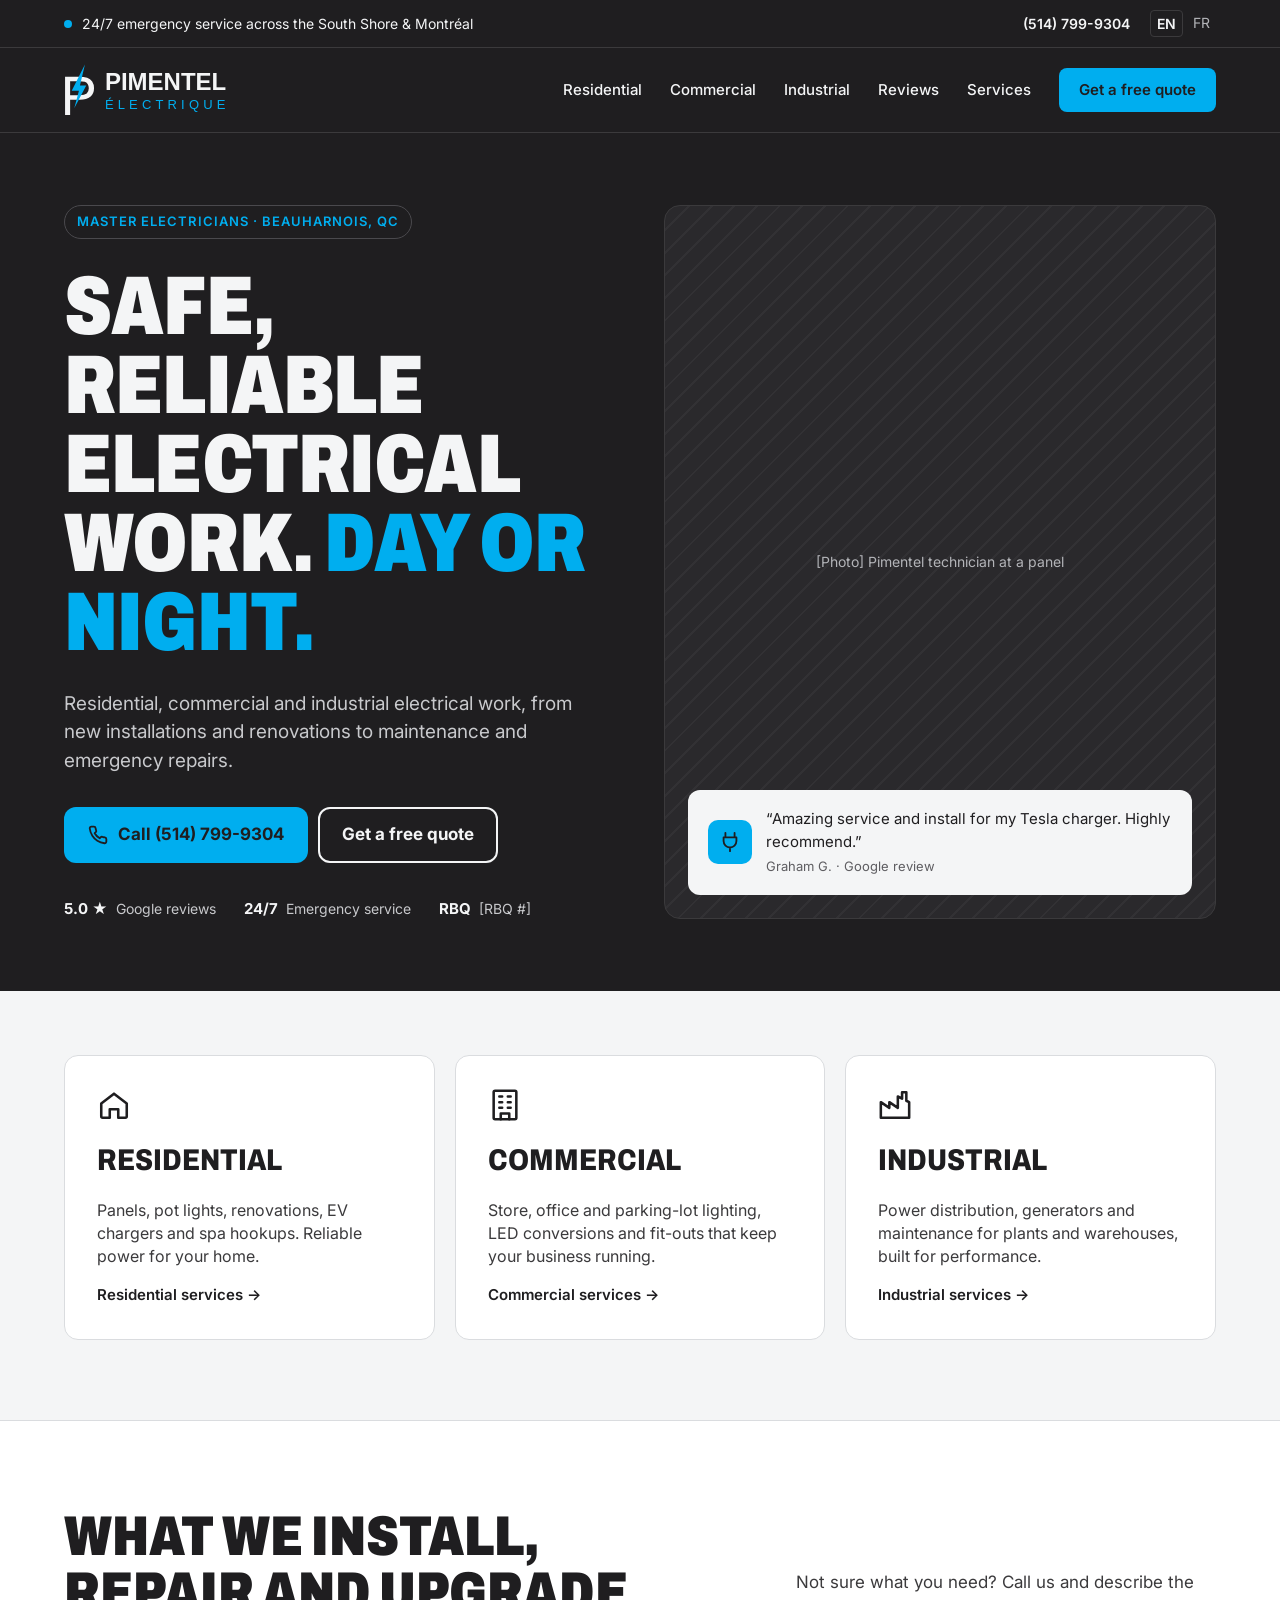
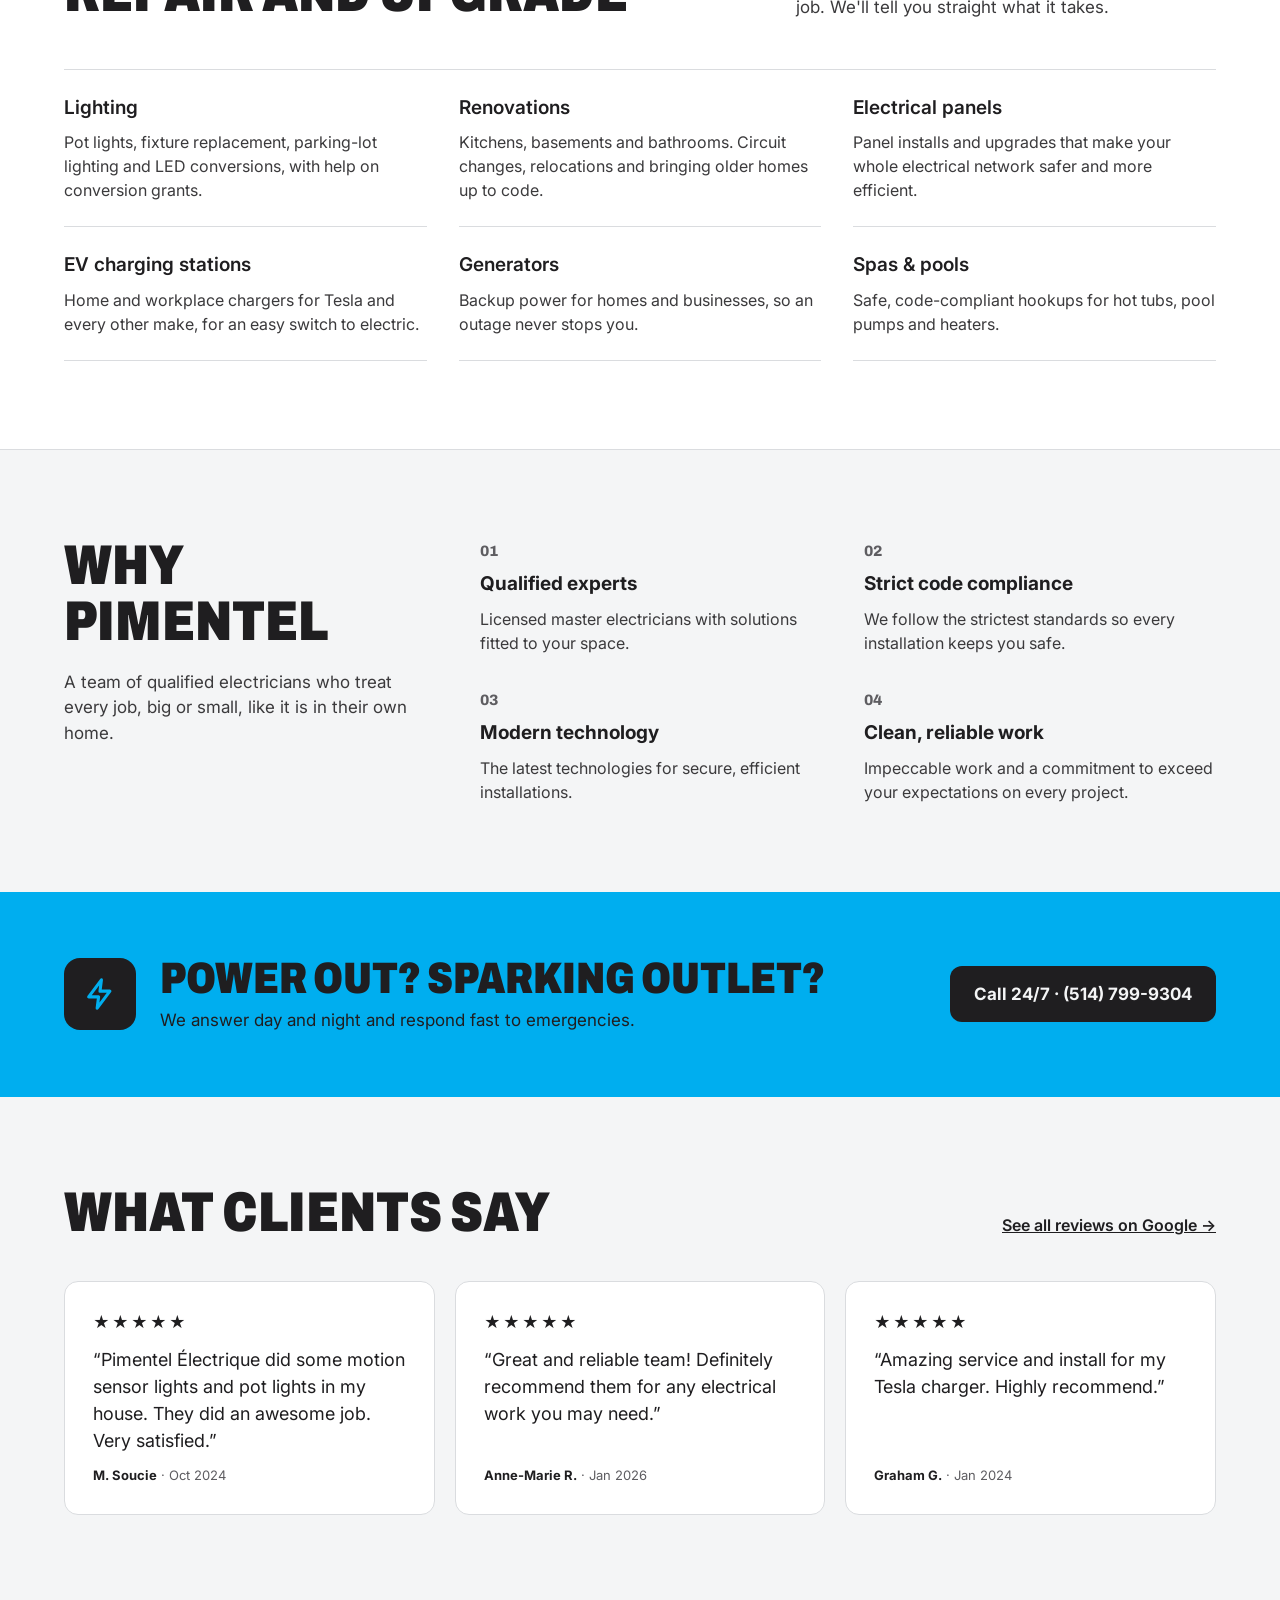
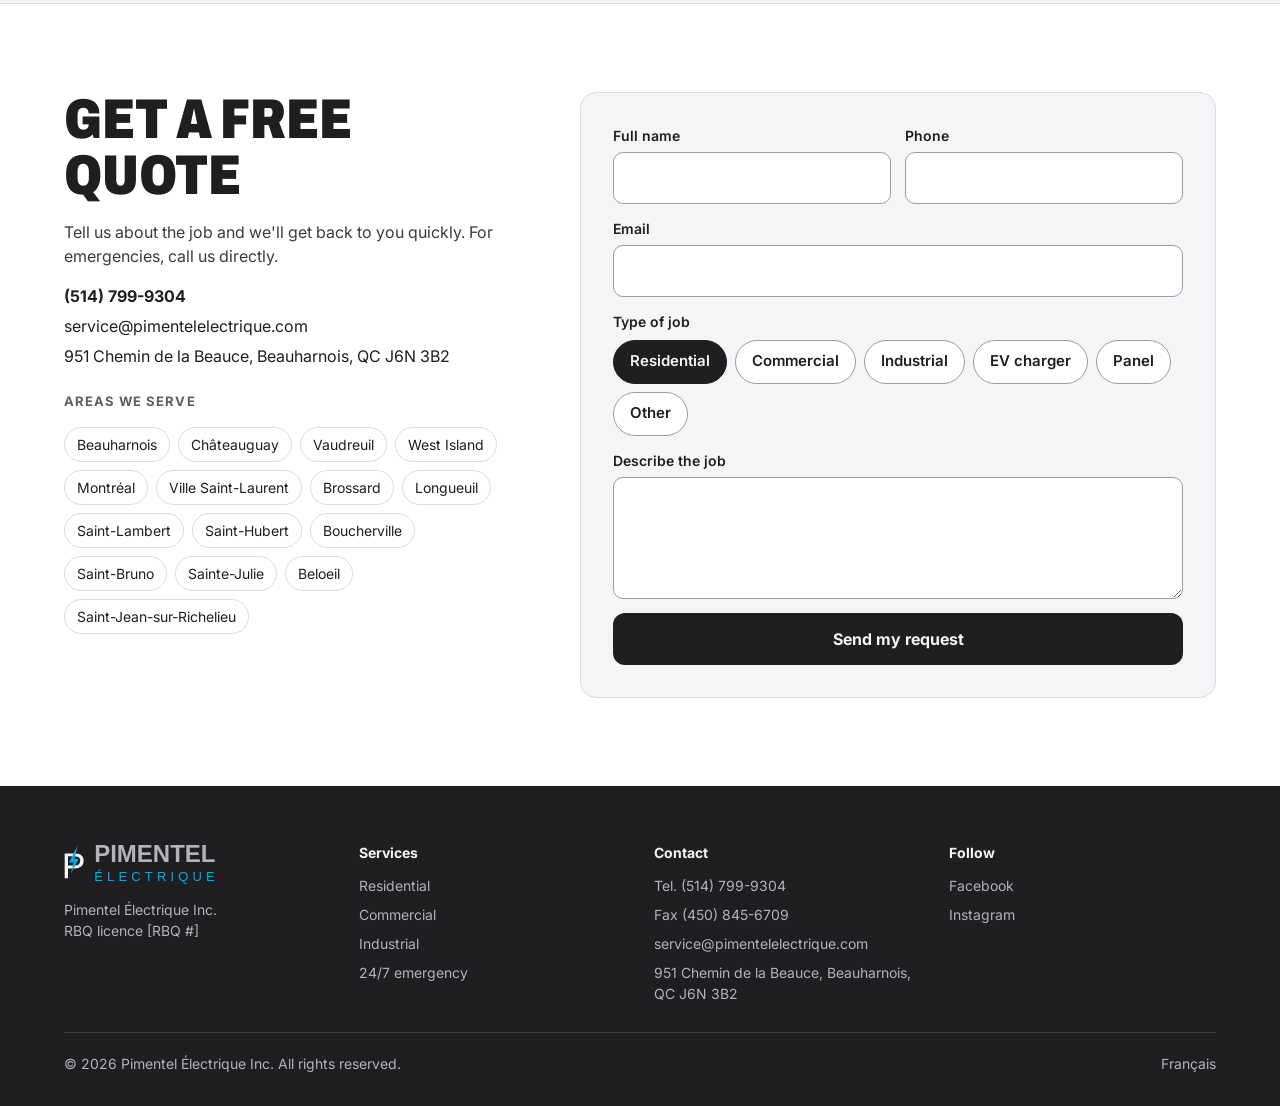
==== index.html @ babd2eec "Add Pimentel Électrique landing page and Cloudflare Pages deploy Co-Authored-By: Claude Opus 5.5 <no" ====
<!doctype html>
<html lang="en">
<head>
<meta charset="utf-8">
<meta name="viewport" content="width=device-width, initial-scale=1, viewport-fit=cover">
<title>Pimentel Électrique · Electricians in Beauharnois, South Shore &amp; Montréal · 24/7</title>
<meta name="description" content="Residential, commercial and industrial electricians. Lighting, renovations, panels, EV chargers, generators, spas and pools. 24/7 emergency service. (514) 799-9304.">
<meta name="theme-color" content="#1F1E20">
<meta name="robots" content="noindex">
<link rel="icon" href="logo-mark.svg" type="image/svg+xml">
<link rel="preconnect" href="https://fonts.googleapis.com">
<link rel="preconnect" href="https://fonts.gstatic.com" crossorigin>
<link href="https://fonts.googleapis.com/css2?family=Archivo:wdth,wght@75..100,500..900&family=Inter:wght@400;500;600;700&display=swap" rel="stylesheet">
<link rel="stylesheet" href="styles.css">
<script type="application/ld+json">
{"@context":"https://schema.org","@type":"Electrician","name":"Pimentel Électrique Inc.","telephone":"+1-514-799-9304","email":"service@pimentelelectrique.com","url":"https://pimentelelectrique.com","address":{"@type":"PostalAddress","streetAddress":"951 Chemin de la Beauce","addressLocality":"Beauharnois","addressRegion":"QC","postalCode":"J6N 3B2","addressCountry":"CA"},"openingHours":"Mo-Su 00:00-23:59","sameAs":["https://www.facebook.com/pimentelelectrique","https://www.instagram.com/pimentelelectrique/"]}
</script>
</head>
<body>
<a class="skip" href="#main">Skip to content</a>

<div class="topbar">
  <div class="wrap topbar__in">
    <span class="topbar__msg"><span class="dot" aria-hidden="true"></span>24/7 emergency service across the South Shore &amp; Montréal</span>
    <span class="topbar__right">
      <a href="tel:+15147999304" class="topbar__tel">(514) 799-9304</a>
      <span class="lang"><a href="#" aria-current="true">EN</a><a href="#" lang="fr">FR</a></span>
    </span>
  </div>
</div>

<header class="header" id="top">
  <div class="wrap header__in">
    <a href="#top" class="brand" aria-label="Pimentel Électrique home">
      <svg class="brand__mark" viewBox="2900 1700 2850 4800" aria-hidden="true"><path fill="currentColor" d="M2998.35,2883.89H4313.8q432.82,0,725,80.52,292.26,80.67,462.85,348.74,170.94,268.11,170.8,600,0,533.82-339.05,810.42t-981.15,276.52H3464.91V6409.31H2998.35Zm466.56,1697.79h892.17q449.67,0,640.86-168.32t191.2-485.8q0-211.6-105.8-375.12t-268.15-206.87q-162.3-43.28-467.72-43.28H3464.91Z"/><polygon fill="#00AEEF" points="3846.39 5791.33 4279.16 4174.05 3611.35 4174.05 4831.31 1745.33 4372.42 3687.19 4954.42 3687.19 3846.39 5791.33"/></svg>
      <span class="brand__word">PIMENTEL<span>ÉLECTRIQUE</span></span>
    </a>
    <a href="#" class="header__fr" lang="fr">FR</a>
    <button class="menu-btn" type="button" aria-expanded="false" aria-controls="nav" aria-label="Open menu">
      <svg class="i-open" width="22" height="22" viewBox="0 0 24 24" fill="none" stroke="currentColor" stroke-width="2" stroke-linecap="round" aria-hidden="true"><path d="M4 7h16M4 12h16M4 17h16"/></svg>
      <svg class="i-close" width="22" height="22" viewBox="0 0 24 24" fill="none" stroke="currentColor" stroke-width="2" stroke-linecap="round" aria-hidden="true"><path d="M6 6l12 12M18 6L6 18"/></svg>
    </button>
    <nav class="nav" id="nav" aria-label="Main">
      <a href="#residential">Residential</a>
      <a href="#commercial">Commercial</a>
      <a href="#industrial">Industrial</a>
      <a href="#reviews">Reviews</a>
      <a href="#services">Services</a>
      <a href="#quote" class="btn btn--accent nav__cta">Get a free quote</a>
    </nav>
  </div>
</header>

<main id="main">
<section class="hero">
  <div class="wrap hero__in">
    <div class="hero__copy">
      <span class="eyebrow"><span class="eyebrow__long">Master electricians · Beauharnois, QC</span><span class="eyebrow__short"><span class="dot" aria-hidden="true"></span>Open 24/7 · South Shore &amp; Montréal</span></span>
      <h1>Safe, reliable electrical work. <span class="hl">Day or night.</span></h1>
      <p class="lead">Residential, commercial and industrial electrical work, from new installations and renovations to maintenance and emergency repairs.</p>
      <div class="hero__ctas">
        <a href="tel:+15147999304" class="btn btn--accent btn--lg"><svg width="20" height="20" viewBox="0 0 24 24" fill="none" stroke="currentColor" stroke-width="2.2" stroke-linecap="round" stroke-linejoin="round" aria-hidden="true"><path d="M22 16.9v3a2 2 0 0 1-2.2 2 19.8 19.8 0 0 1-8.6-3.1 19.5 19.5 0 0 1-6-6A19.8 19.8 0 0 1 2.1 4.2 2 2 0 0 1 4.1 2h3a2 2 0 0 1 2 1.7c.1 1 .4 1.9.7 2.8a2 2 0 0 1-.5 2.1L8 9.9a16 16 0 0 0 6 6l1.3-1.3a2 2 0 0 1 2.1-.4c.9.3 1.8.6 2.8.7a2 2 0 0 1 1.7 2z"/></svg>Call (514) 799-9304</a>
        <a href="#quote" class="btn btn--ghost btn--lg">Get a free quote</a>
      </div>
      <ul class="trust">
        <li><strong>5.0 ★</strong><span>Google reviews</span></li>
        <li><strong>24/7</strong><span>Emergency service</span></li>
        <li><strong>RBQ</strong><span>[RBQ #]</span></li>
      </ul>
    </div>
    <div class="hero__media">
      <div class="ph">[Photo] Pimentel technician at a panel</div>
      <figure class="hero__quote">
        <span class="hero__quote-icon" aria-hidden="true"><svg width="22" height="22" viewBox="0 0 24 24" fill="none" stroke="currentColor" stroke-width="2" stroke-linecap="round" stroke-linejoin="round"><path d="M7 2v5M17 2v5M5 7h14v4a7 7 0 0 1-14 0zM12 18v4"/></svg></span>
        <div><blockquote>“Amazing service and install for my Tesla charger. Highly recommend.”</blockquote><figcaption>Graham G. · Google review</figcaption></div>
      </figure>
    </div>
  </div>
</section>

<section class="sectors" aria-labelledby="sectors-h">
  <div class="wrap">
    <h2 id="sectors-h" class="h2 sectors__h">Who we work for</h2>
    <div class="cards">
      <a id="residential" href="#quote" class="card">
        <svg width="34" height="34" viewBox="0 0 24 24" fill="none" stroke="currentColor" stroke-width="1.8" stroke-linecap="round" stroke-linejoin="round" aria-hidden="true"><path d="M3 11l9-7 9 7v9a1 1 0 0 1-1 1h-5v-6H9v6H4a1 1 0 0 1-1-1z"/></svg>
        <h3>Residential</h3><p>Panels, pot lights, renovations, EV chargers and spa hookups. Reliable power for your home.</p><span class="more">Residential services →</span>
      </a>
      <a id="commercial" href="#quote" class="card">
        <svg width="34" height="34" viewBox="0 0 24 24" fill="none" stroke="currentColor" stroke-width="1.8" stroke-linecap="round" stroke-linejoin="round" aria-hidden="true"><rect x="4" y="2" width="16" height="20" rx="1"/><path d="M9 22v-4h6v4M8 6h2M14 6h2M8 10h2M14 10h2M8 14h2M14 14h2"/></svg>
        <h3>Commercial</h3><p>Store, office and parking-lot lighting, LED conversions and fit-outs that keep your business running.</p><span class="more">Commercial services →</span>
      </a>
      <a id="industrial" href="#quote" class="card">
        <svg width="34" height="34" viewBox="0 0 24 24" fill="none" stroke="currentColor" stroke-width="1.8" stroke-linecap="round" stroke-linejoin="round" aria-hidden="true"><path d="M2 21V10l6 4V10l6 4V6l3 1.5V3h3v6l2 1v11z"/></svg>
        <h3>Industrial</h3><p>Power distribution, generators and maintenance for plants and warehouses, built for performance.</p><span class="more">Industrial services →</span>
      </a>
    </div>
  </div>
</section>

<section class="services" id="services" aria-labelledby="services-h">
  <div class="wrap">
    <div class="services__head">
      <h2 id="services-h" class="h2">What we install, repair and upgrade</h2>
      <p>Not sure what you need? Call us and describe the job. We'll tell you straight what it takes.</p>
    </div>
    <div class="svc">
      <details open><summary>Lighting</summary><p>Pot lights, fixture replacement, parking-lot lighting and LED conversions, with help on conversion grants.</p></details>
      <details><summary>Renovations</summary><p>Kitchens, basements and bathrooms. Circuit changes, relocations and bringing older homes up to code.</p></details>
      <details><summary>Electrical panels</summary><p>Panel installs and upgrades that make your whole electrical network safer and more efficient.</p></details>
      <details><summary>EV charging stations</summary><p>Home and workplace chargers for Tesla and every other make, for an easy switch to electric.</p></details>
      <details><summary>Generators</summary><p>Backup power for homes and businesses, so an outage never stops you.</p></details>
      <details><summary>Spas &amp; pools</summary><p>Safe, code-compliant hookups for hot tubs, pool pumps and heaters.</p></details>
    </div>
  </div>
</section>

<section class="why" aria-labelledby="why-h">
  <div class="wrap why__in">
    <div class="why__intro">
      <h2 id="why-h" class="h2">Why Pimentel</h2>
      <p>A team of qualified electricians who treat every job, big or small, like it is in their own home.</p>
    </div>
    <ol class="why__list">
      <li><span>01</span><h3>Qualified experts</h3><p>Licensed master electricians with solutions fitted to your space.</p></li>
      <li><span>02</span><h3>Strict code compliance</h3><p>We follow the strictest standards so every installation keeps you safe.</p></li>
      <li><span>03</span><h3>Modern technology</h3><p>The latest technologies for secure, efficient installations.</p></li>
      <li><span>04</span><h3>Clean, reliable work</h3><p>Impeccable work and a commitment to exceed your expectations on every project.</p></li>
    </ol>
  </div>
</section>

<section class="sos" aria-labelledby="sos-h">
  <div class="wrap sos__in">
    <div class="sos__copy">
      <span class="sos__icon" aria-hidden="true"><svg width="34" height="34" viewBox="0 0 24 24" fill="none" stroke="#00AEEF" stroke-width="2.2" stroke-linejoin="round"><path d="M13 2 4 14h7l-1 8 9-12h-7z"/></svg></span>
      <div><h2 id="sos-h">Power out? Sparking outlet?</h2><p>We answer day and night and respond fast to emergencies.</p></div>
    </div>
    <a href="tel:+15147999304" class="btn btn--dark btn--lg">Call 24/7 · (514) 799-9304</a>
  </div>
</section>

<section class="reviews" id="reviews" aria-labelledby="reviews-h">
  <div class="wrap">
    <div class="reviews__head">
      <h2 id="reviews-h" class="h2">What clients say</h2>
      <a href="#" class="link">See all reviews on Google →</a>
    </div>
    <div class="rv">
      <figure><div class="stars" role="img" aria-label="5 out of 5 stars">★★★★★</div><blockquote>“Pimentel Électrique did some motion sensor lights and pot lights in my house. They did an awesome job. Very satisfied.”</blockquote><figcaption><strong>M. Soucie</strong> · Oct 2024</figcaption></figure>
      <figure><div class="stars" role="img" aria-label="5 out of 5 stars">★★★★★</div><blockquote>“Great and reliable team! Definitely recommend them for any electrical work you may need.”</blockquote><figcaption><strong>Anne-Marie R.</strong> · Jan 2026</figcaption></figure>
      <figure><div class="stars" role="img" aria-label="5 out of 5 stars">★★★★★</div><blockquote>“Amazing service and install for my Tesla charger. Highly recommend.”</blockquote><figcaption><strong>Graham G.</strong> · Jan 2024</figcaption></figure>
    </div>
  </div>
</section>

<section class="quote" id="quote" aria-labelledby="quote-h">
  <div class="wrap quote__in">
    <div class="quote__info">
      <h2 id="quote-h" class="h2">Get a free quote</h2>
      <p>Tell us about the job and we'll get back to you quickly. For emergencies, call us directly.</p>
      <ul class="contact">
        <li><a href="tel:+15147999304"><strong>(514) 799-9304</strong></a></li>
        <li><a href="mailto:service@pimentelelectrique.com">service@pimentelelectrique.com</a></li>
        <li>951 Chemin de la Beauce, Beauharnois, QC J6N 3B2</li>
      </ul>
      <h3 class="label">Areas we serve</h3>
      <ul class="areas">
        <li>Beauharnois</li><li>Châteauguay</li><li>Vaudreuil</li><li>West Island</li><li>Montréal</li><li>Ville Saint-Laurent</li><li>Brossard</li><li>Longueuil</li><li>Saint-Lambert</li><li>Saint-Hubert</li><li>Boucherville</li><li>Saint-Bruno</li><li>Sainte-Julie</li><li>Beloeil</li><li>Saint-Jean-sur-Richelieu</li>
      </ul>
    </div>
    <form class="form" id="quote-form" action="#" method="post" novalidate>
      <div class="form__row">
        <label>Full name<input type="text" name="name" autocomplete="name" required></label>
        <label>Phone<input type="tel" name="phone" autocomplete="tel" inputmode="tel" required></label>
      </div>
      <label>Email<input type="email" name="email" autocomplete="email"></label>
      <fieldset>
        <legend>Type of job</legend>
        <div class="chips">
          <label><input type="radio" name="type" value="Residential" checked><span>Residential</span></label>
          <label><input type="radio" name="type" value="Commercial"><span>Commercial</span></label>
          <label><input type="radio" name="type" value="Industrial"><span>Industrial</span></label>
          <label><input type="radio" name="type" value="EV charger"><span>EV charger</span></label>
          <label><input type="radio" name="type" value="Panel"><span>Panel</span></label>
          <label><input type="radio" name="type" value="Other"><span>Other</span></label>
        </div>
      </fieldset>
      <label>Describe the job<textarea name="message" rows="4"></textarea></label>
      <button type="submit" class="btn btn--dark btn--block">Send my request</button>
      <p class="form__note" role="status" hidden>Test site: the form isn't connected yet. Please call (514) 799-9304.</p>
    </form>
  </div>
</section>
</main>

<footer class="footer">
  <div class="wrap">
    <div class="footer__grid">
      <div>
        <a href="#top" class="brand brand--sm" aria-label="Pimentel Électrique home">
          <svg class="brand__mark" viewBox="2900 1700 2850 4800" aria-hidden="true"><path fill="currentColor" d="M2998.35,2883.89H4313.8q432.82,0,725,80.52,292.26,80.67,462.85,348.74,170.94,268.11,170.8,600,0,533.82-339.05,810.42t-981.15,276.52H3464.91V6409.31H2998.35Zm466.56,1697.79h892.17q449.67,0,640.86-168.32t191.2-485.8q0-211.6-105.8-375.12t-268.15-206.87q-162.3-43.28-467.72-43.28H3464.91Z"/><polygon fill="#00AEEF" points="3846.39 5791.33 4279.16 4174.05 3611.35 4174.05 4831.31 1745.33 4372.42 3687.19 4954.42 3687.19 3846.39 5791.33"/></svg>
          <span class="brand__word">PIMENTEL<span>ÉLECTRIQUE</span></span>
        </a>
        <p>Pimentel Électrique Inc.<br>RBQ licence [RBQ #]</p>
      </div>
      <div><h3>Services</h3><a href="#residential">Residential</a><a href="#commercial">Commercial</a><a href="#industrial">Industrial</a><a href="tel:+15147999304">24/7 emergency</a></div>
      <div><h3>Contact</h3><a href="tel:+15147999304">Tel. (514) 799-9304</a><span>Fax (450) 845-6709</span><a href="mailto:service@pimentelelectrique.com">service@pimentelelectrique.com</a><span>951 Chemin de la Beauce, Beauharnois, QC J6N 3B2</span></div>
      <div><h3>Follow</h3><a href="https://www.facebook.com/pimentelelectrique">Facebook</a><a href="https://www.instagram.com/pimentelelectrique/">Instagram</a></div>
    </div>
    <div class="footer__bottom"><span>© 2026 Pimentel Électrique Inc. All rights reserved.</span><a href="#" lang="fr">Français</a></div>
  </div>
</footer>

<div class="actionbar" aria-label="Quick actions">
  <a href="tel:+15147999304" class="btn btn--accent">Call</a>
  <a href="#quote" class="btn btn--ghost">Free quote</a>
</div>

<script>
  var btn = document.querySelector('.menu-btn'), header = document.querySelector('.header');
  btn.addEventListener('click', function () {
    var open = header.classList.toggle('is-open');
    btn.setAttribute('aria-expanded', open);
    btn.setAttribute('aria-label', open ? 'Close menu' : 'Open menu');
  });
  document.querySelectorAll('.nav a').forEach(function (a) {
    a.addEventListener('click', function () { header.classList.remove('is-open'); btn.setAttribute('aria-expanded', false); });
  });
  if (window.matchMedia('(min-width: 900px)').matches) document.querySelectorAll('.svc details').forEach(function (d) { d.open = true; });
  document.getElementById('quote-form').addEventListener('submit', function (e) {
    e.preventDefault();
    this.querySelector('.form__note').hidden = false;
  });
</script>
</body>
</html>
---- styles.css ----
:root{
  --ink:#1F1E20; --ink-2:#2A292C; --line-d:#3B3A3C;
  --ground:#F4F5F6; --white:#FFFFFF; --line:#DADCDF;
  --text:#3B3A3C; --muted:#5E5D61; --on-dark:#F4F5F6; --on-dark-2:#C8C9CC;
  --accent:#00AEEF;
  --display:"Archivo",system-ui,sans-serif; --body:"Inter",system-ui,sans-serif;
  --gutter:16px;
}
*{box-sizing:border-box}
html{scroll-behavior:smooth;-webkit-text-size-adjust:100%}
body{margin:0;background:var(--ground);color:var(--ink);font-family:var(--body);font-size:16px;line-height:1.5}
a{color:inherit}
img,svg{display:block}
.wrap{max-width:1200px;margin:0 auto;padding:0 var(--gutter)}
.skip{position:absolute;left:-9999px}.skip:focus{left:8px;top:8px;z-index:99;background:#fff;padding:8px 12px}
.dot{width:8px;height:8px;border-radius:50%;background:var(--accent);display:inline-block;flex:none}
.h2{margin:0;font-family:var(--display);font-weight:900;font-stretch:80%;text-transform:uppercase;line-height:1;font-size:30px}
:focus-visible{outline:3px solid var(--accent);outline-offset:2px}

/* Buttons */
.btn{display:inline-flex;align-items:center;justify-content:center;gap:10px;min-height:52px;padding:0 22px;border-radius:12px;font-weight:700;font-size:16px;text-decoration:none;border:2px solid transparent;cursor:pointer;font-family:inherit}
.btn--lg{min-height:56px;font-size:17px}
.btn--accent{background:var(--accent);color:var(--ink)}
.btn--ghost{border-color:var(--on-dark);color:var(--on-dark);background:transparent}
.btn--dark{background:var(--ink);color:var(--on-dark)}
.btn--block{width:100%}

/* Top bar: desktop only */
.topbar{display:none;background:var(--ink);color:var(--on-dark);font-size:14px;border-bottom:1px solid var(--line-d)}
.topbar__in{display:flex;justify-content:space-between;align-items:center;gap:16px;padding-top:10px;padding-bottom:10px}
.topbar__msg{display:flex;gap:10px;align-items:center}
.topbar__right{display:flex;gap:20px;align-items:center}
.topbar__tel{font-weight:600;text-decoration:none}
.lang{display:flex;gap:4px}.lang a{text-decoration:none;padding:2px 6px;color:#B3B4B8}.lang a[aria-current]{color:var(--on-dark);font-weight:600;border:1px solid var(--line-d);border-radius:4px}

/* Header */
.header{position:sticky;top:0;z-index:30;background:var(--ink);color:var(--on-dark);border-bottom:1px solid var(--line-d)}
.header__in{display:flex;align-items:center;gap:4px;min-height:64px;padding-right:12px}
.brand{display:flex;align-items:center;gap:10px;text-decoration:none;color:var(--on-dark);margin-right:auto}
.brand__mark{height:38px;width:auto;color:var(--on-dark)}
.brand__word{font-family:Arial,Helvetica,sans-serif;font-weight:700;font-size:18px;line-height:1;display:flex;flex-direction:column;gap:3px}
.brand__word span{font-weight:400;font-size:9px;letter-spacing:.32em;color:var(--accent)}
.header__fr{width:44px;height:44px;display:flex;align-items:center;justify-content:center;font-size:14px;font-weight:600;text-decoration:none}
.menu-btn{width:48px;height:48px;border-radius:10px;border:1px solid var(--line-d);background:transparent;color:var(--on-dark);display:flex;align-items:center;justify-content:center;cursor:pointer}
.menu-btn .i-close{display:none}
.header.is-open .menu-btn .i-open{display:none}.header.is-open .menu-btn .i-close{display:block}
.nav{display:none;position:absolute;left:0;right:0;top:100%;background:var(--ink);border-bottom:1px solid var(--line-d);padding:8px var(--gutter) 20px;flex-direction:column}
.header.is-open .nav{display:flex}
.nav a{color:var(--on-dark);text-decoration:none;font-size:20px;font-weight:600;padding:14px 0;border-bottom:1px solid #2E2D30}
.nav a.nav__cta{margin-top:16px;border:0;justify-content:center;color:var(--ink);font-size:17px}

/* Hero */
.hero{background:var(--ink);color:var(--on-dark)}
.hero__in{display:flex;flex-direction:column;gap:28px;padding-top:28px;padding-bottom:32px}
.hero__copy{display:flex;flex-direction:column;gap:18px}
.eyebrow__long{display:none}
.eyebrow__short{display:flex;align-items:center;gap:8px;font-size:13px;font-weight:600;color:var(--accent)}
.hero h1{margin:0;font-family:var(--display);font-weight:900;font-stretch:78%;font-size:clamp(42px,12vw,56px);line-height:.95;letter-spacing:-.01em;text-transform:uppercase}
.hl{color:var(--accent)}
.lead{margin:0;color:var(--on-dark-2);font-size:16px;line-height:1.5}
.hero__ctas{display:flex;flex-direction:column;gap:10px;padding-top:4px}
.trust{list-style:none;margin:0;padding:6px 0 0;display:grid;grid-template-columns:repeat(3,minmax(0,1fr));gap:8px}
.trust li{background:var(--ink-2);border-radius:10px;padding:12px 8px;text-align:center;font-size:12px;line-height:1.3;color:var(--on-dark-2)}
.trust strong{display:block;color:var(--on-dark);font-size:16px;margin-bottom:2px}
.hero__media{position:relative}
.ph{height:220px;border-radius:14px;background:var(--ink-2) repeating-linear-gradient(135deg,#323134 0 2px,transparent 2px 16px);display:flex;align-items:center;justify-content:center;text-align:center;padding:16px;color:#B3B4B8;font-size:14px;border:1px solid var(--line-d)}
.hero__quote{display:none}

/* Sectors (swipe on mobile) */
.sectors{padding:32px 0 8px}
.sectors__h{margin-bottom:14px}
.cards{display:flex;gap:12px;overflow-x:auto;scroll-snap-type:x mandatory;margin:0 calc(var(--gutter) * -1);padding:0 var(--gutter) 16px}
.card{scroll-snap-align:start;flex:0 0 78%;text-decoration:none;background:var(--white);border:1px solid var(--line);border-radius:14px;padding:20px;display:flex;flex-direction:column;gap:10px}
.card h3{margin:0;font-family:var(--display);font-stretch:85%;font-weight:800;font-size:22px;text-transform:uppercase}
.card p{margin:0;color:var(--text);font-size:15px;line-height:1.45}
.card .more{font-weight:600;font-size:15px;margin-top:auto}

/* Services accordion */
.services{padding:16px 0 36px}
.services__head p{display:none}
.services__head{margin-bottom:12px}
.svc{background:var(--white);border:1px solid var(--line);border-radius:14px;overflow:hidden}
.svc details{border-bottom:1px solid #E6E7E9}.svc details:last-child{border-bottom:0}
.svc summary{list-style:none;min-height:60px;padding:0 16px;font-size:17px;font-weight:600;display:flex;align-items:center;justify-content:space-between;cursor:pointer}
.svc summary::-webkit-details-marker{display:none}
.svc summary::after{content:"+";font-size:22px;font-weight:400;color:var(--muted)}
.svc details[open] summary::after{content:"−"}
.svc p{margin:0;padding:0 16px 18px;color:var(--text);font-size:15px}

/* Why: desktop only */
.why{display:none}

/* Emergency */
.sos{padding:0 var(--gutter) 36px}
.sos__in{background:var(--accent);color:var(--ink);border-radius:16px;padding:22px;display:flex;flex-direction:column;gap:16px}
.sos__copy{display:flex;flex-direction:column;gap:8px}
.sos__icon{display:none}
.sos h2{margin:0;font-family:var(--display);font-weight:900;font-stretch:80%;font-size:28px;line-height:1;text-transform:uppercase}
.sos p{margin:0;font-size:15px}

/* Reviews (swipe on mobile) */
.reviews{padding:0 0 36px}
.reviews__head{display:flex;justify-content:space-between;align-items:baseline;margin-bottom:14px}
.link{font-weight:600;font-size:14px}
.rv{display:flex;gap:12px;overflow-x:auto;scroll-snap-type:x mandatory;margin:0 calc(var(--gutter) * -1);padding:0 var(--gutter) 8px}
.rv figure{scroll-snap-align:start;flex:0 0 82%;margin:0;background:var(--white);border:1px solid var(--line);border-radius:14px;padding:20px;display:flex;flex-direction:column;gap:12px}
.stars{letter-spacing:2px}
.rv blockquote{margin:0;font-size:16px;line-height:1.5}
.rv figcaption{margin-top:auto;font-size:13px;color:var(--muted)}.rv figcaption strong{color:var(--ink)}

/* Quote */
.quote{background:var(--white);border-top:1px solid var(--line);padding:32px 0}
.quote__in{display:flex;flex-direction:column;gap:28px}
.quote__info{display:flex;flex-direction:column;gap:16px}
.quote__info>p{margin:0;color:var(--text)}
.contact{list-style:none;margin:0;padding:0;display:flex;flex-direction:column;gap:6px}
.contact a{text-decoration:none}
.label{margin:8px 0 0;font-size:13px;letter-spacing:.08em;text-transform:uppercase;color:var(--muted)}
.areas{list-style:none;margin:0;padding:0;display:flex;flex-wrap:wrap;gap:8px}
.areas li{border:1px solid var(--line);border-radius:999px;padding:6px 12px;font-size:14px}
.form{display:flex;flex-direction:column;gap:14px}
.form__row{display:grid;gap:14px}
.form label{display:flex;flex-direction:column;gap:6px;font-size:14px;font-weight:600}
.form input[type=text],.form input[type=tel],.form input[type=email],.form textarea{font:inherit;font-size:16px;font-weight:400;padding:0 14px;height:52px;border:1px solid #9C9DA1;border-radius:10px;background:#fff;color:var(--ink)}
.form textarea{height:auto;padding:12px 14px;resize:vertical}
fieldset{border:0;margin:0;padding:0}
legend{font-size:14px;font-weight:600;margin-bottom:8px;padding:0}
.chips{display:flex;flex-wrap:wrap;gap:8px}
.chips label{display:block}
.chips input{position:absolute;opacity:0;pointer-events:none}
.chips span{display:flex;align-items:center;min-height:44px;padding:0 16px;border-radius:999px;border:1px solid #9C9DA1;background:#fff;font-size:15px;font-weight:600;cursor:pointer}
.chips input:checked+span{background:var(--ink);color:var(--on-dark);border-color:var(--ink)}
.chips input:focus-visible+span{outline:3px solid var(--accent);outline-offset:2px}
.form__note{margin:0;font-size:14px;color:var(--text);background:#E6F6FD;border-radius:8px;padding:10px 12px}

/* Footer */
.footer{background:var(--ink);color:#B3B4B8;font-size:14px;padding:32px 0 104px}
.footer__grid{display:grid;gap:28px}
.footer__grid>div{display:flex;flex-direction:column;gap:8px}
.footer h3{margin:0 0 4px;color:var(--on-dark);font-size:14px}
.footer a{color:#B3B4B8;text-decoration:none}.footer a:hover{color:var(--on-dark)}
.footer p{margin:8px 0 0}
.brand--sm .brand__mark{height:34px}
.footer__bottom{border-top:1px solid var(--line-d);margin-top:28px;padding-top:20px;display:flex;flex-wrap:wrap;gap:12px;justify-content:space-between}

/* Sticky action bar: mobile only */
.actionbar{position:fixed;left:0;right:0;bottom:0;z-index:40;background:var(--ink);border-top:1px solid var(--line-d);padding:10px 12px calc(10px + env(safe-area-inset-bottom));display:grid;grid-template-columns:1fr 1fr;gap:10px}

/* ---------- Desktop ---------- */
@media (min-width: 900px){
  :root{--gutter:24px}
  .h2{font-size:clamp(36px,4.5vw,56px)}
  .topbar{display:block}
  .header{position:relative}
  .header__in{min-height:84px;padding-right:var(--gutter);gap:32px}
  .brand__mark{height:52px}.brand__word{font-size:24px;gap:4px}.brand__word span{font-size:13px}
  .header__fr,.menu-btn{display:none}
  .nav{display:flex;position:static;flex-direction:row;align-items:center;gap:28px;padding:0;border:0;background:none}
  .nav a{font-size:15px;font-weight:500;padding:0;border:0}
  .nav a.nav__cta{margin:0;min-height:44px;font-size:15px;font-weight:600;padding:0 20px;border-radius:8px}
  .hero__in{flex-direction:row;align-items:center;gap:48px;padding-top:72px;padding-bottom:72px}
  .hero__copy{flex:1 1 0;gap:28px}
  .eyebrow__short{display:none}
  .eyebrow__long{display:inline-block;font-size:13px;font-weight:600;letter-spacing:.08em;text-transform:uppercase;color:var(--accent);border:1px solid #4A494D;padding:6px 12px;border-radius:999px}
  .hero h1{font-size:clamp(56px,6.5vw,88px)}
  .lead{font-size:19px;max-width:540px}
  .hero__ctas{flex-direction:row}
  .trust{display:flex;gap:28px;padding-top:8px}
  .trust li{background:none;padding:0;text-align:left;font-size:14px;display:flex;gap:8px;align-items:baseline}
  .trust strong{display:inline;font-size:15px;margin:0}
  .hero__media{flex:1 1 0;align-self:stretch;min-height:520px;display:flex;flex-direction:column}
  .ph{height:auto;flex:1;border-radius:16px}
  .hero__quote{display:flex;position:absolute;left:24px;right:24px;bottom:24px;margin:0;background:var(--ground);color:var(--ink);border-radius:12px;padding:18px 20px;gap:14px;align-items:center}
  .hero__quote-icon{width:44px;height:44px;border-radius:10px;background:var(--accent);display:flex;align-items:center;justify-content:center;flex:none}
  .hero__quote blockquote{margin:0;font-size:15px}.hero__quote figcaption{font-size:13px;color:var(--muted);margin-top:4px}
  .sectors{padding:64px 0 80px}
  .sectors__h{position:absolute;left:-9999px}
  .cards{display:grid;grid-template-columns:repeat(3,minmax(0,1fr));gap:20px;overflow:visible;margin:0;padding:0}
  .card{padding:32px;gap:16px}.card h3{font-size:30px}.card p{font-size:16px}
  .services{background:var(--white);border-top:1px solid var(--line);border-bottom:1px solid var(--line);padding:88px 0}
  .services__head{display:flex;justify-content:space-between;align-items:flex-end;gap:48px;margin-bottom:48px}
  .services__head .h2{max-width:620px}
  .services__head p{display:block;margin:0;color:var(--text);font-size:17px;max-width:420px}
  .svc{display:grid;grid-template-columns:repeat(3,minmax(0,1fr));column-gap:32px;border:0;border-top:1px solid var(--line);border-radius:0;background:none}
  .svc details,.svc details:last-child{border-bottom:1px solid var(--line);padding:24px 0}
  .svc summary{pointer-events:none;min-height:0;padding:0 0 8px;font-size:19px}
  .svc summary::after{display:none}
  .svc details:not([open]) p,.svc p{display:block;padding:0;font-size:16px}
  .why{display:block;padding:88px 0}
  .why__in{display:flex;gap:48px}
  .why__intro{flex:1 1 0}.why__intro p{color:var(--text);font-size:17px;margin:20px 0 0}
  .why__list{flex:2 1 0;list-style:none;margin:0;padding:0;display:grid;grid-template-columns:repeat(2,minmax(0,1fr));gap:32px}
  .why__list span{font-family:var(--display);font-weight:800;font-size:15px;color:var(--muted)}
  .why__list h3{margin:8px 0;font-size:19px}.why__list p{margin:0;color:var(--text)}
  .sos{padding:0;background:var(--accent)}
  .sos__in{flex-direction:row;justify-content:space-between;align-items:center;border-radius:0;padding:64px var(--gutter)}
  .sos__copy{flex-direction:row;align-items:center;gap:24px}
  .sos__icon{display:flex;width:72px;height:72px;border-radius:16px;background:var(--ink);align-items:center;justify-content:center;flex:none}
  .sos h2{font-size:clamp(30px,3.5vw,44px);margin-bottom:8px}.sos p{font-size:17px}
  .reviews{padding:88px 0}
  .reviews__head{margin-bottom:40px}.link{font-size:16px}
  .rv{display:grid;grid-template-columns:repeat(3,minmax(0,1fr));gap:20px;overflow:visible;margin:0;padding:0}
  .rv figure{padding:28px}.rv blockquote{font-size:18px}
  .quote{padding:88px 0}
  .quote__in{flex-direction:row;gap:56px}
  .quote__info,.form{flex:1 1 0}
  .form{background:var(--ground);border:1px solid var(--line);border-radius:16px;padding:32px;align-self:flex-start}
  .form__row{grid-template-columns:1fr 1fr}
  .footer{padding:56px 0 32px}
  .footer__grid{grid-template-columns:repeat(4,minmax(0,1fr))}
  .actionbar{display:none}
}
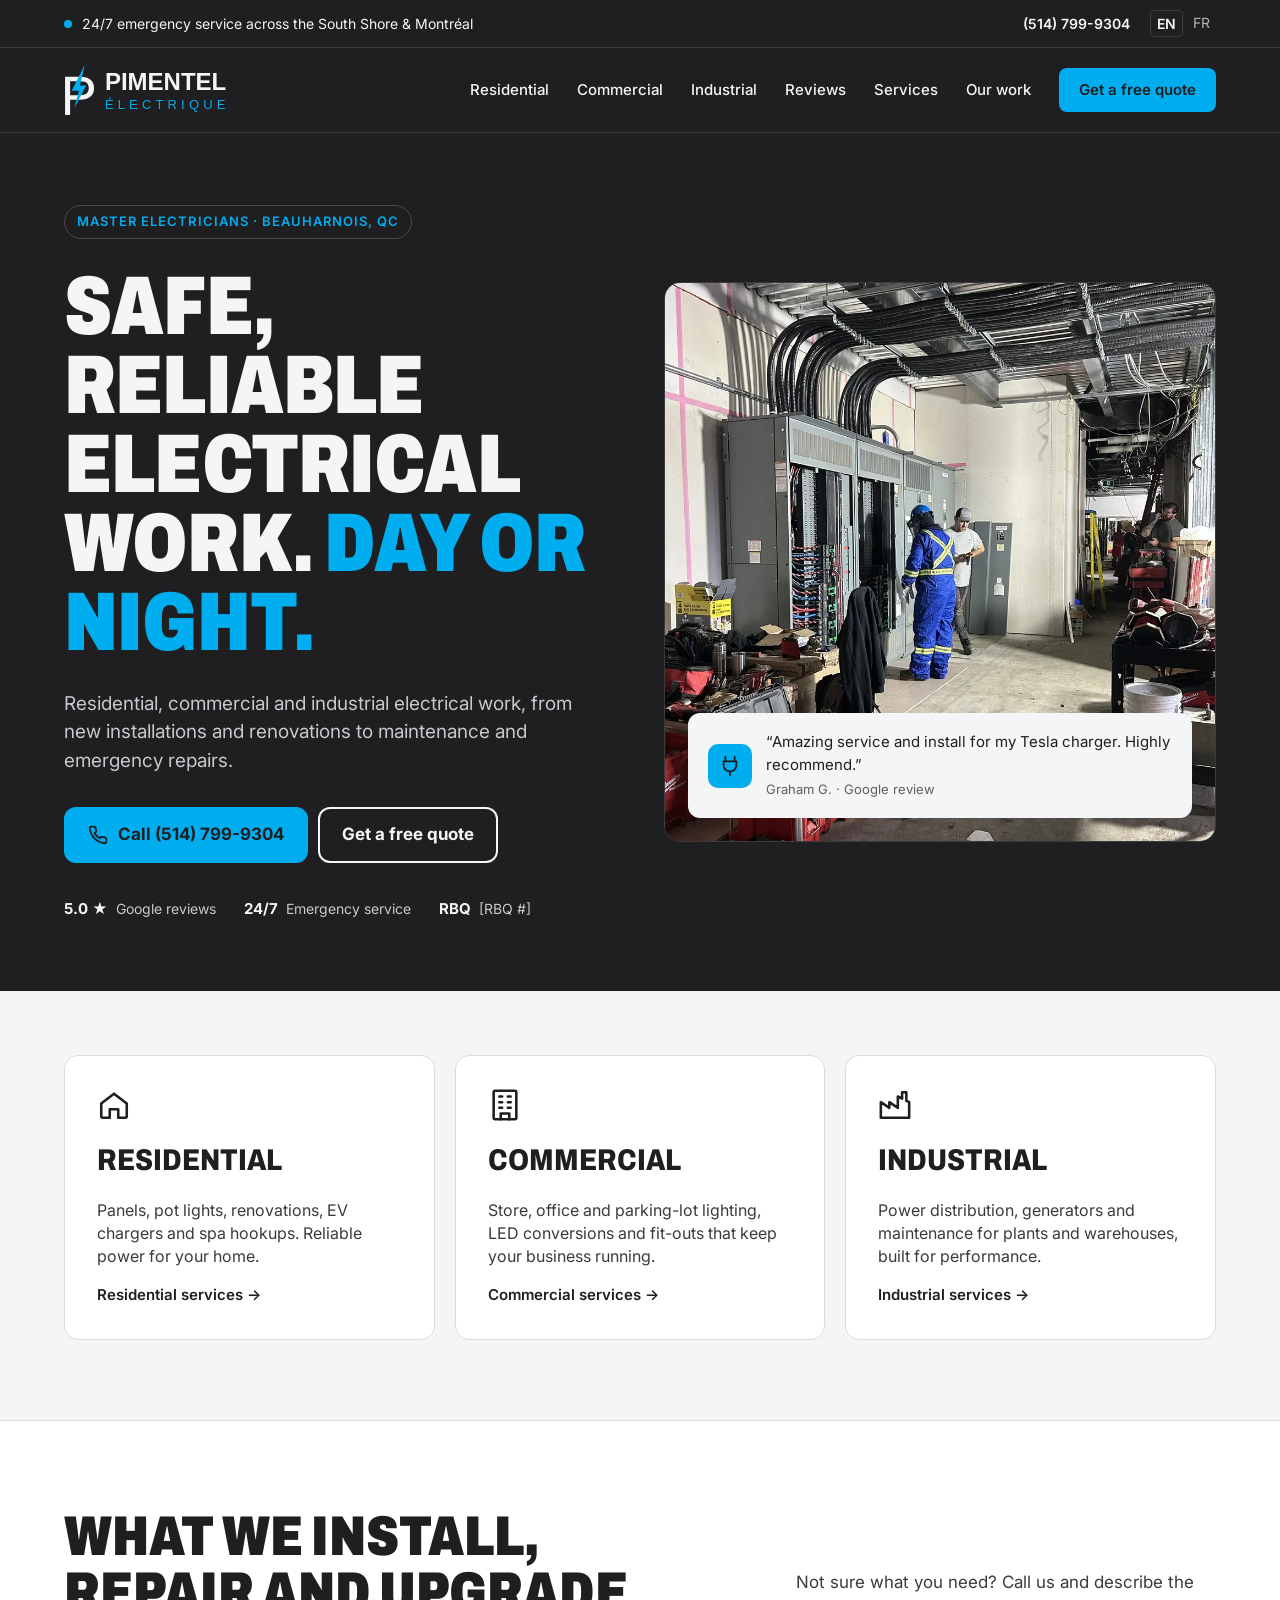
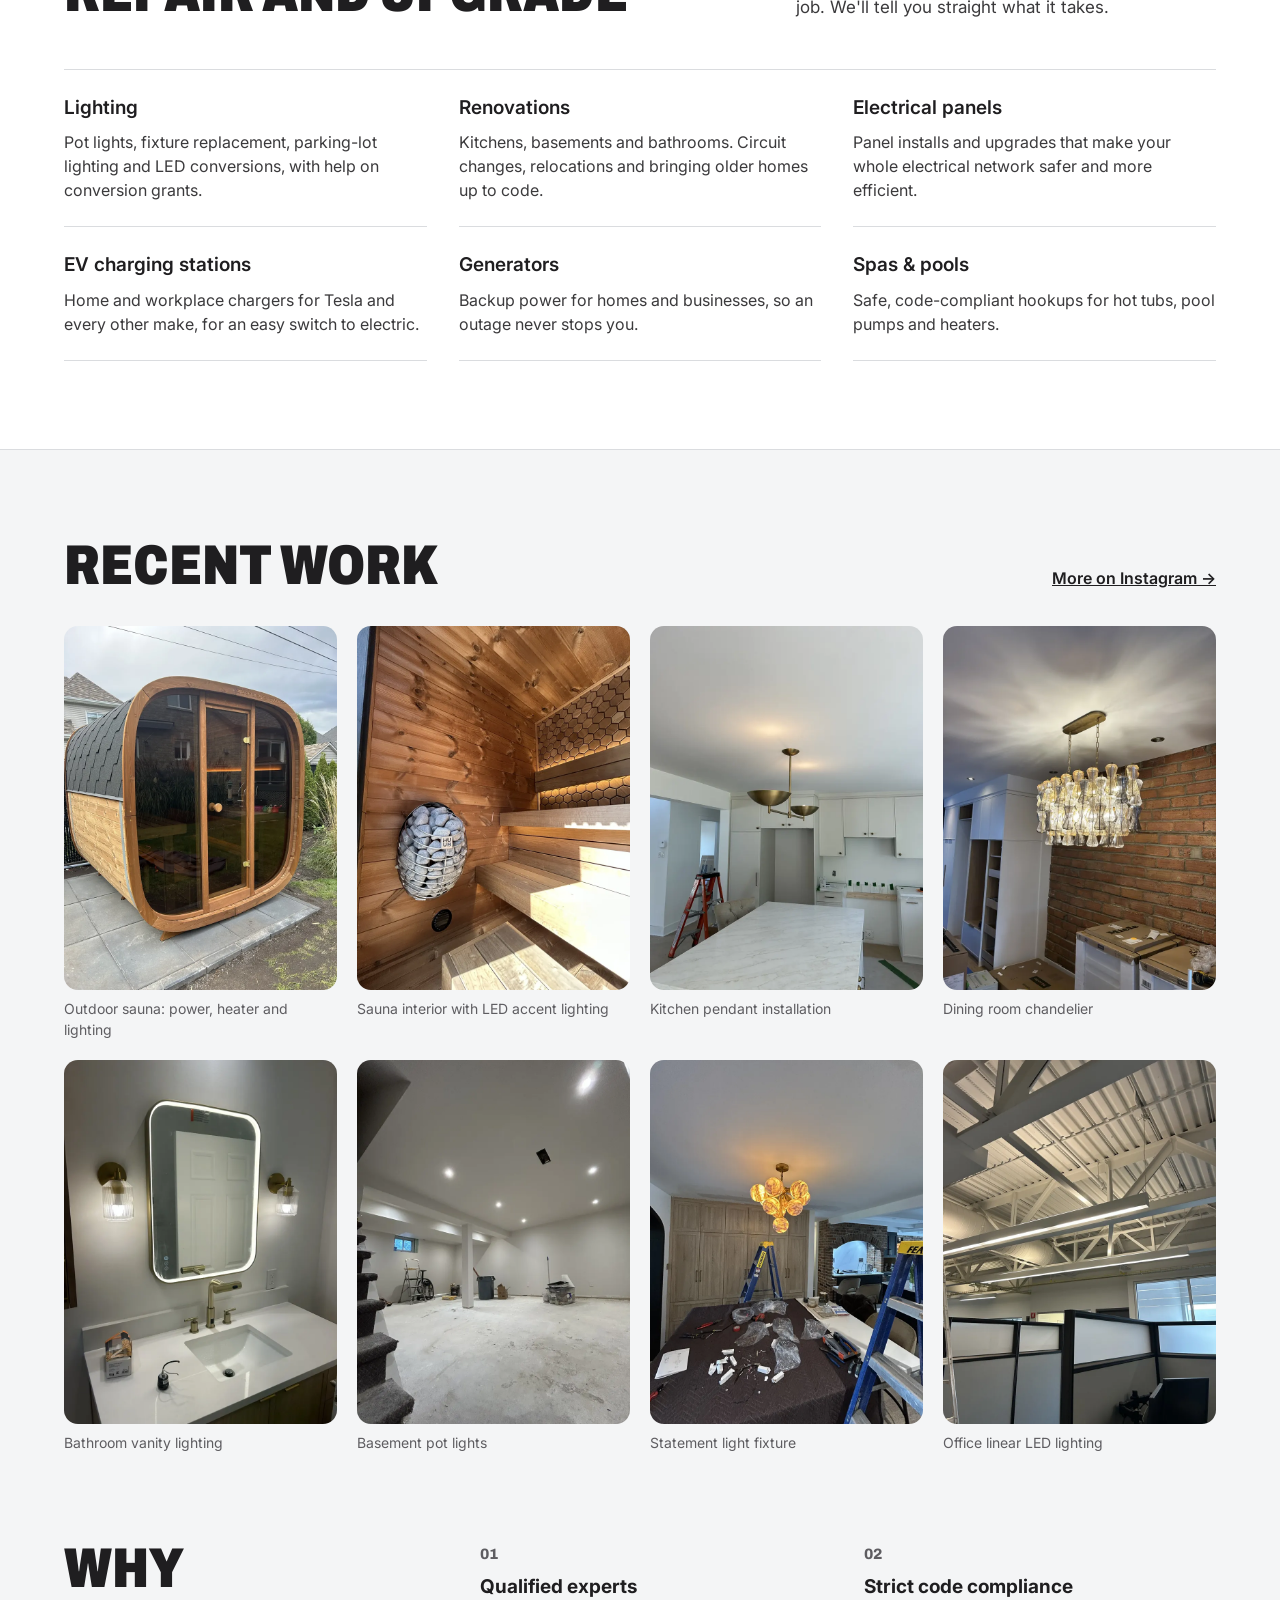
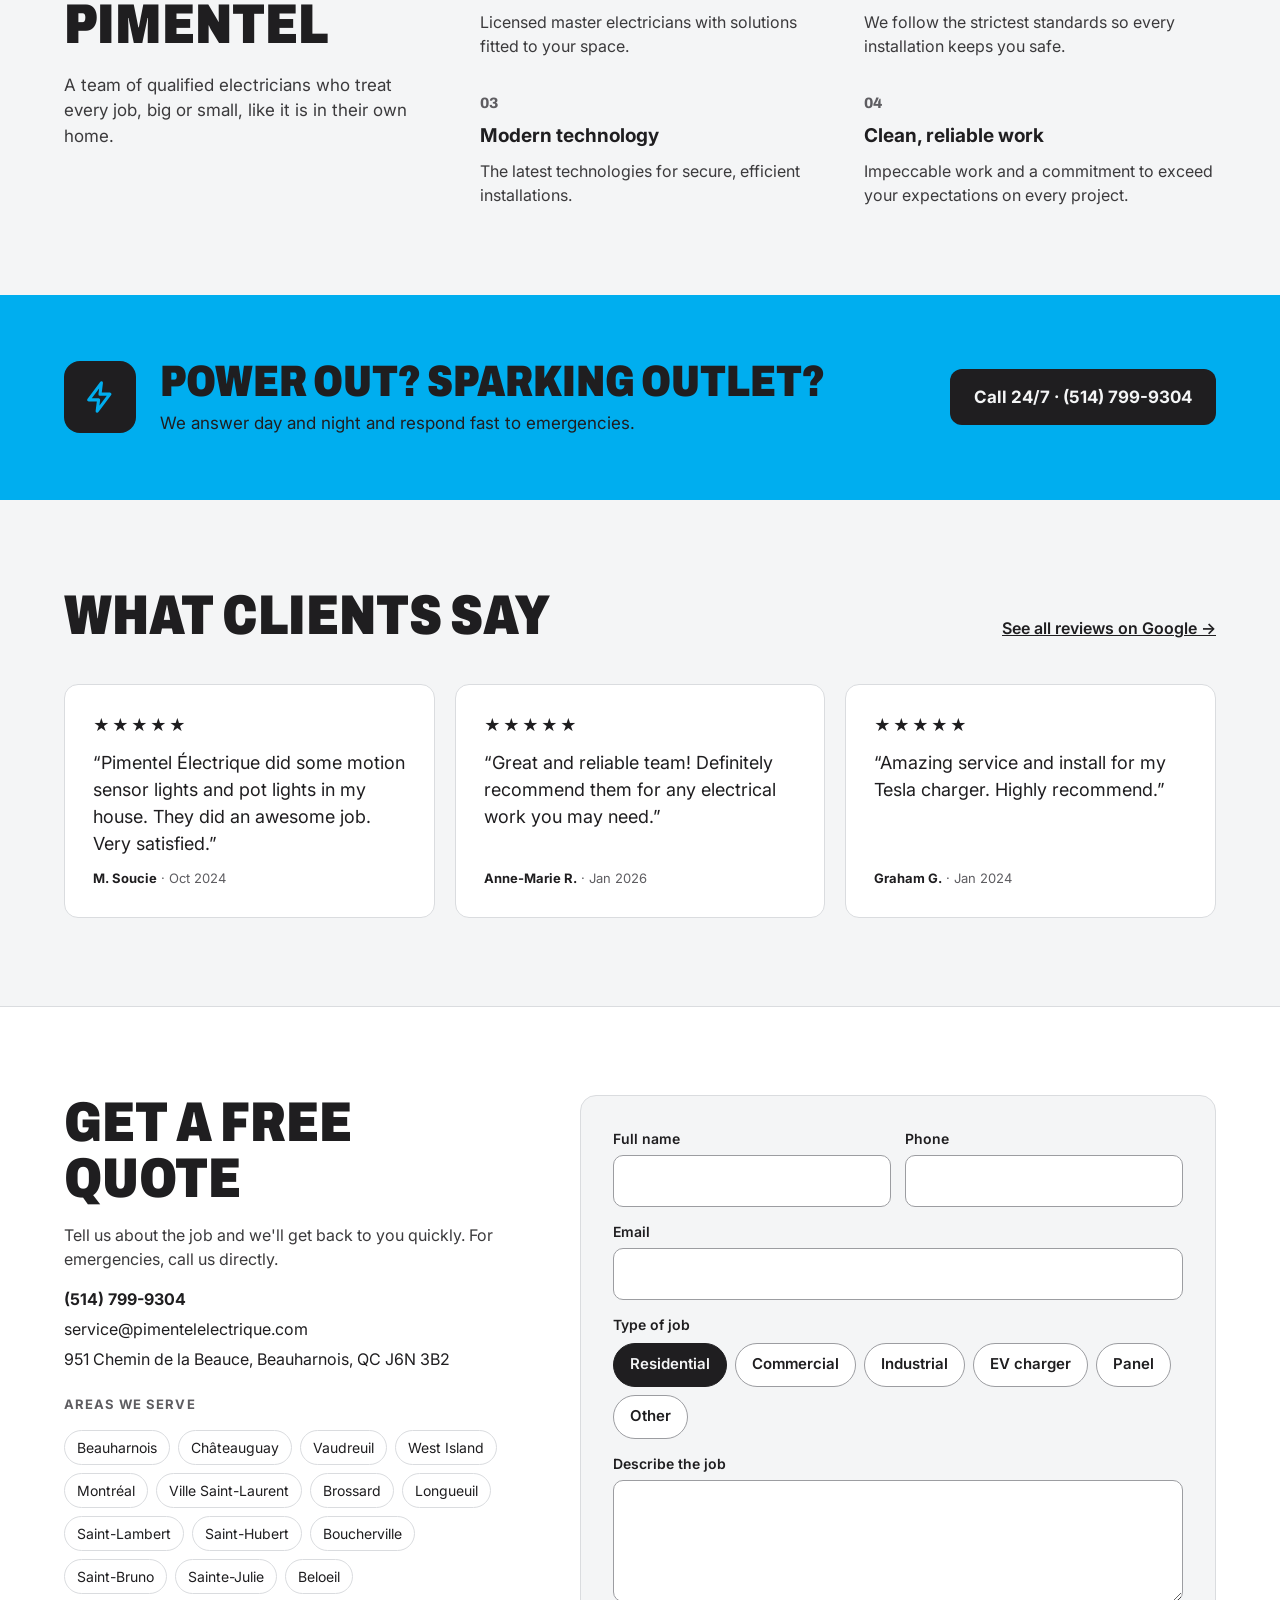
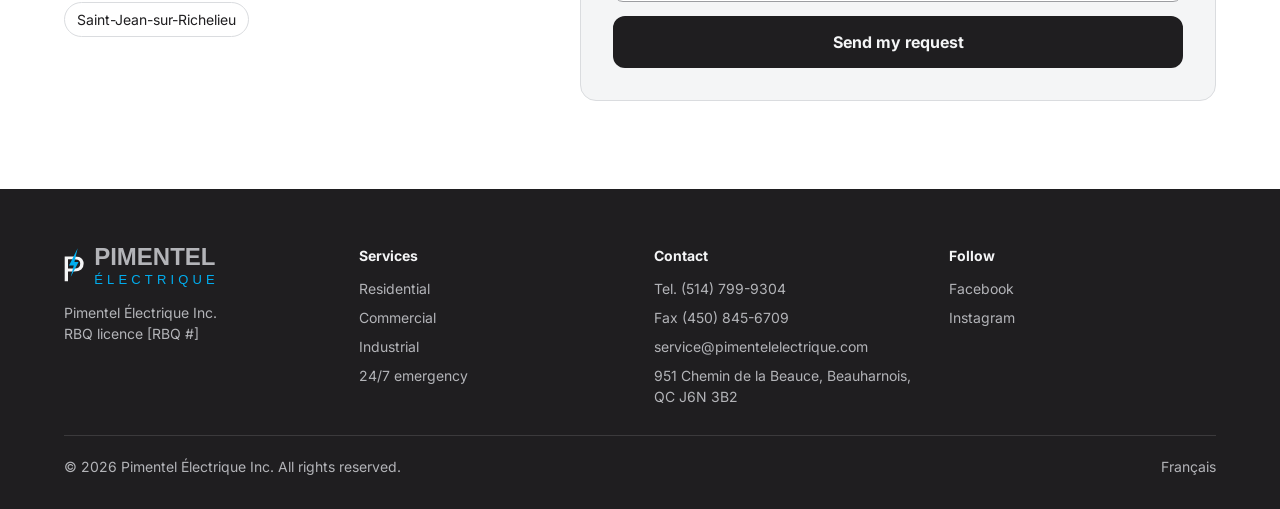
==== commit b8aef639: "Add real job photos: switchgear hero and Recent work gallery Co-Authored-By: Claude Opus 5.5 <norepl" ====
--- a/index.html
+++ b/index.html
@@ -46,6 +46,7 @@
       <a href="#industrial">Industrial</a>
       <a href="#reviews">Reviews</a>
       <a href="#services">Services</a>
+      <a href="#work">Our work</a>
       <a href="#quote" class="btn btn--accent nav__cta">Get a free quote</a>
     </nav>
   </div>
@@ -69,7 +70,7 @@
       </ul>
     </div>
     <div class="hero__media">
-      <div class="ph">[Photo] Pimentel technician at a panel</div>
+      <img class="hero__img" src="img/hero-switchgear.webp" width="1000" height="1333" alt="Pimentel electricians working on a commercial switchgear installation" fetchpriority="high">
       <figure class="hero__quote">
         <span class="hero__quote-icon" aria-hidden="true"><svg width="22" height="22" viewBox="0 0 24 24" fill="none" stroke="currentColor" stroke-width="2" stroke-linecap="round" stroke-linejoin="round"><path d="M7 2v5M17 2v5M5 7h14v4a7 7 0 0 1-14 0zM12 18v4"/></svg></span>
         <div><blockquote>“Amazing service and install for my Tesla charger. Highly recommend.”</blockquote><figcaption>Graham G. · Google review</figcaption></div>
@@ -111,6 +112,25 @@
       <details><summary>EV charging stations</summary><p>Home and workplace chargers for Tesla and every other make, for an easy switch to electric.</p></details>
       <details><summary>Generators</summary><p>Backup power for homes and businesses, so an outage never stops you.</p></details>
       <details><summary>Spas &amp; pools</summary><p>Safe, code-compliant hookups for hot tubs, pool pumps and heaters.</p></details>
+    </div>
+  </div>
+</section>
+
+<section class="work" id="work" aria-labelledby="work-h">
+  <div class="wrap">
+    <div class="work__head">
+      <h2 id="work-h" class="h2">Recent work</h2>
+      <a href="https://www.instagram.com/pimentelelectrique/" class="link">More on Instagram →</a>
+    </div>
+    <div class="gallery">
+      <figure><img src="img/sauna-outdoor.webp" width="800" height="1067" loading="lazy" alt="Outdoor sauna: power, heater and lighting"><figcaption>Outdoor sauna: power, heater and lighting</figcaption></figure>
+      <figure><img src="img/sauna-interior.webp" width="800" height="1067" loading="lazy" alt="Sauna interior with LED accent lighting"><figcaption>Sauna interior with LED accent lighting</figcaption></figure>
+      <figure><img src="img/kitchen-pendant.webp" width="800" height="1067" loading="lazy" alt="Kitchen pendant installation"><figcaption>Kitchen pendant installation</figcaption></figure>
+      <figure><img src="img/dining-chandelier.webp" width="800" height="1067" loading="lazy" alt="Dining room chandelier"><figcaption>Dining room chandelier</figcaption></figure>
+      <figure><img src="img/bathroom-vanity.webp" width="800" height="1067" loading="lazy" alt="Bathroom vanity lighting"><figcaption>Bathroom vanity lighting</figcaption></figure>
+      <figure><img src="img/basement-potlights.webp" width="800" height="1067" loading="lazy" alt="Basement pot lights"><figcaption>Basement pot lights</figcaption></figure>
+      <figure><img src="img/globe-chandelier.webp" width="800" height="1067" loading="lazy" alt="Statement light fixture"><figcaption>Statement light fixture</figcaption></figure>
+      <figure><img src="img/office-linear-led.webp" width="800" height="1067" loading="lazy" alt="Office linear LED lighting"><figcaption>Office linear LED lighting</figcaption></figure>
     </div>
   </div>
 </section>
--- a/styles.css
+++ b/styles.css
@@ -86,6 +86,16 @@
 .svc summary::after{content:"+";font-size:22px;font-weight:400;color:var(--muted)}
 .svc details[open] summary::after{content:"−"}
 .svc p{margin:0;padding:0 16px 18px;color:var(--text);font-size:15px}
+
+.hero__img{width:100%;height:280px;object-fit:cover;object-position:50% 40%;border-radius:14px;display:block;border:1px solid var(--line-d)}
+
+/* Recent work gallery (swipe on mobile) */
+.work{padding:0 0 36px}
+.work__head{display:flex;justify-content:space-between;align-items:baseline;gap:12px;margin-bottom:14px}
+.gallery{display:flex;gap:12px;overflow-x:auto;scroll-snap-type:x mandatory;margin:0 calc(var(--gutter) * -1);padding:0 var(--gutter) 8px}
+.gallery figure{scroll-snap-align:start;flex:0 0 72%;margin:0}
+.gallery img{width:100%;aspect-ratio:3/4;height:auto;object-fit:cover;border-radius:14px;display:block;background:#E6E7E9}
+.gallery figcaption{font-size:13px;color:var(--muted);margin-top:8px}
 
 /* Why: desktop only */
 .why{display:none}
@@ -168,8 +178,12 @@
   .trust{display:flex;gap:28px;padding-top:8px}
   .trust li{background:none;padding:0;text-align:left;font-size:14px;display:flex;gap:8px;align-items:baseline}
   .trust strong{display:inline;font-size:15px;margin:0}
-  .hero__media{flex:1 1 0;align-self:stretch;min-height:520px;display:flex;flex-direction:column}
-  .ph{height:auto;flex:1;border-radius:16px}
+  .hero__media{flex:1 1 0;align-self:center;display:flex;flex-direction:column}
+  .hero__img{height:560px;border-radius:16px}
+  .work{padding:88px 0 0}
+  .work__head{margin-bottom:32px}
+  .gallery{display:grid;grid-template-columns:repeat(4,minmax(0,1fr));gap:20px;overflow:visible;margin:0;padding:0}
+  .gallery figcaption{font-size:14px}
   .hero__quote{display:flex;position:absolute;left:24px;right:24px;bottom:24px;margin:0;background:var(--ground);color:var(--ink);border-radius:12px;padding:18px 20px;gap:14px;align-items:center}
   .hero__quote-icon{width:44px;height:44px;border-radius:10px;background:var(--accent);display:flex;align-items:center;justify-content:center;flex:none}
   .hero__quote blockquote{margin:0;font-size:15px}.hero__quote figcaption{font-size:13px;color:var(--muted);margin-top:4px}
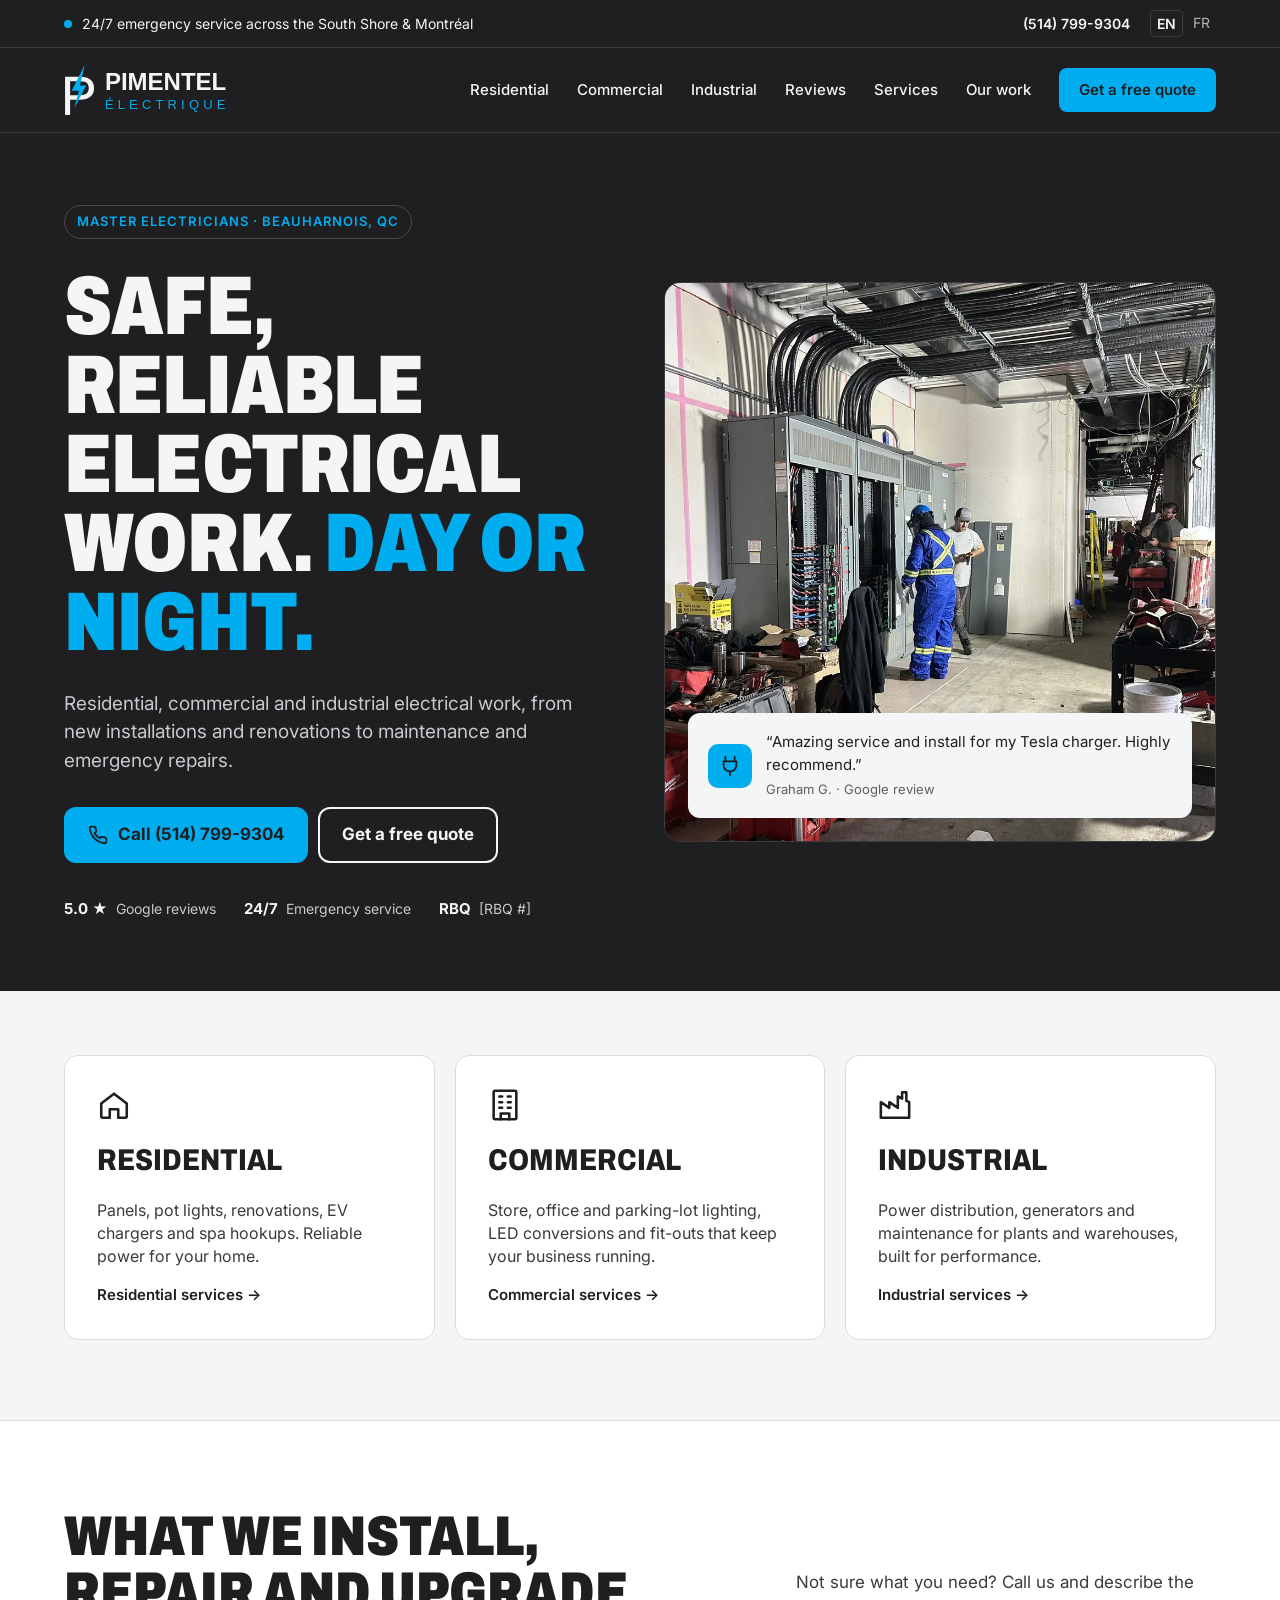
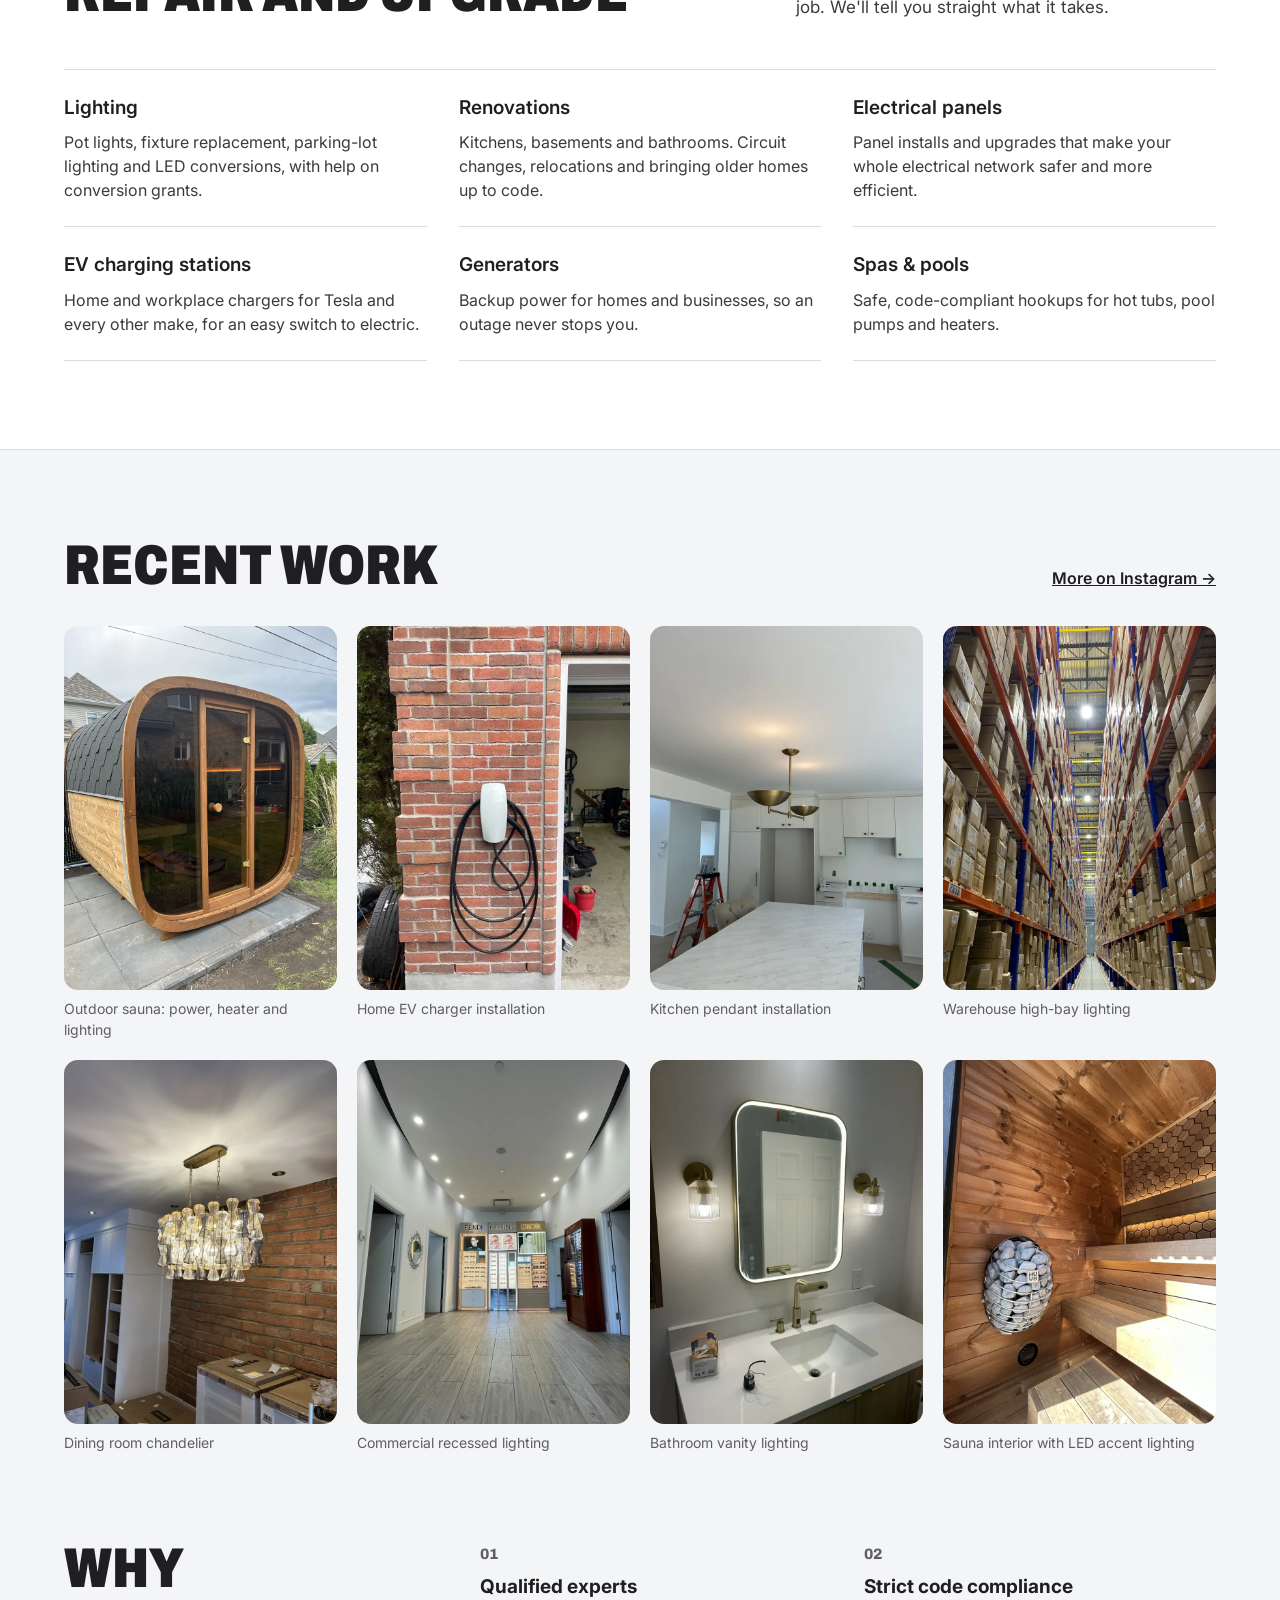
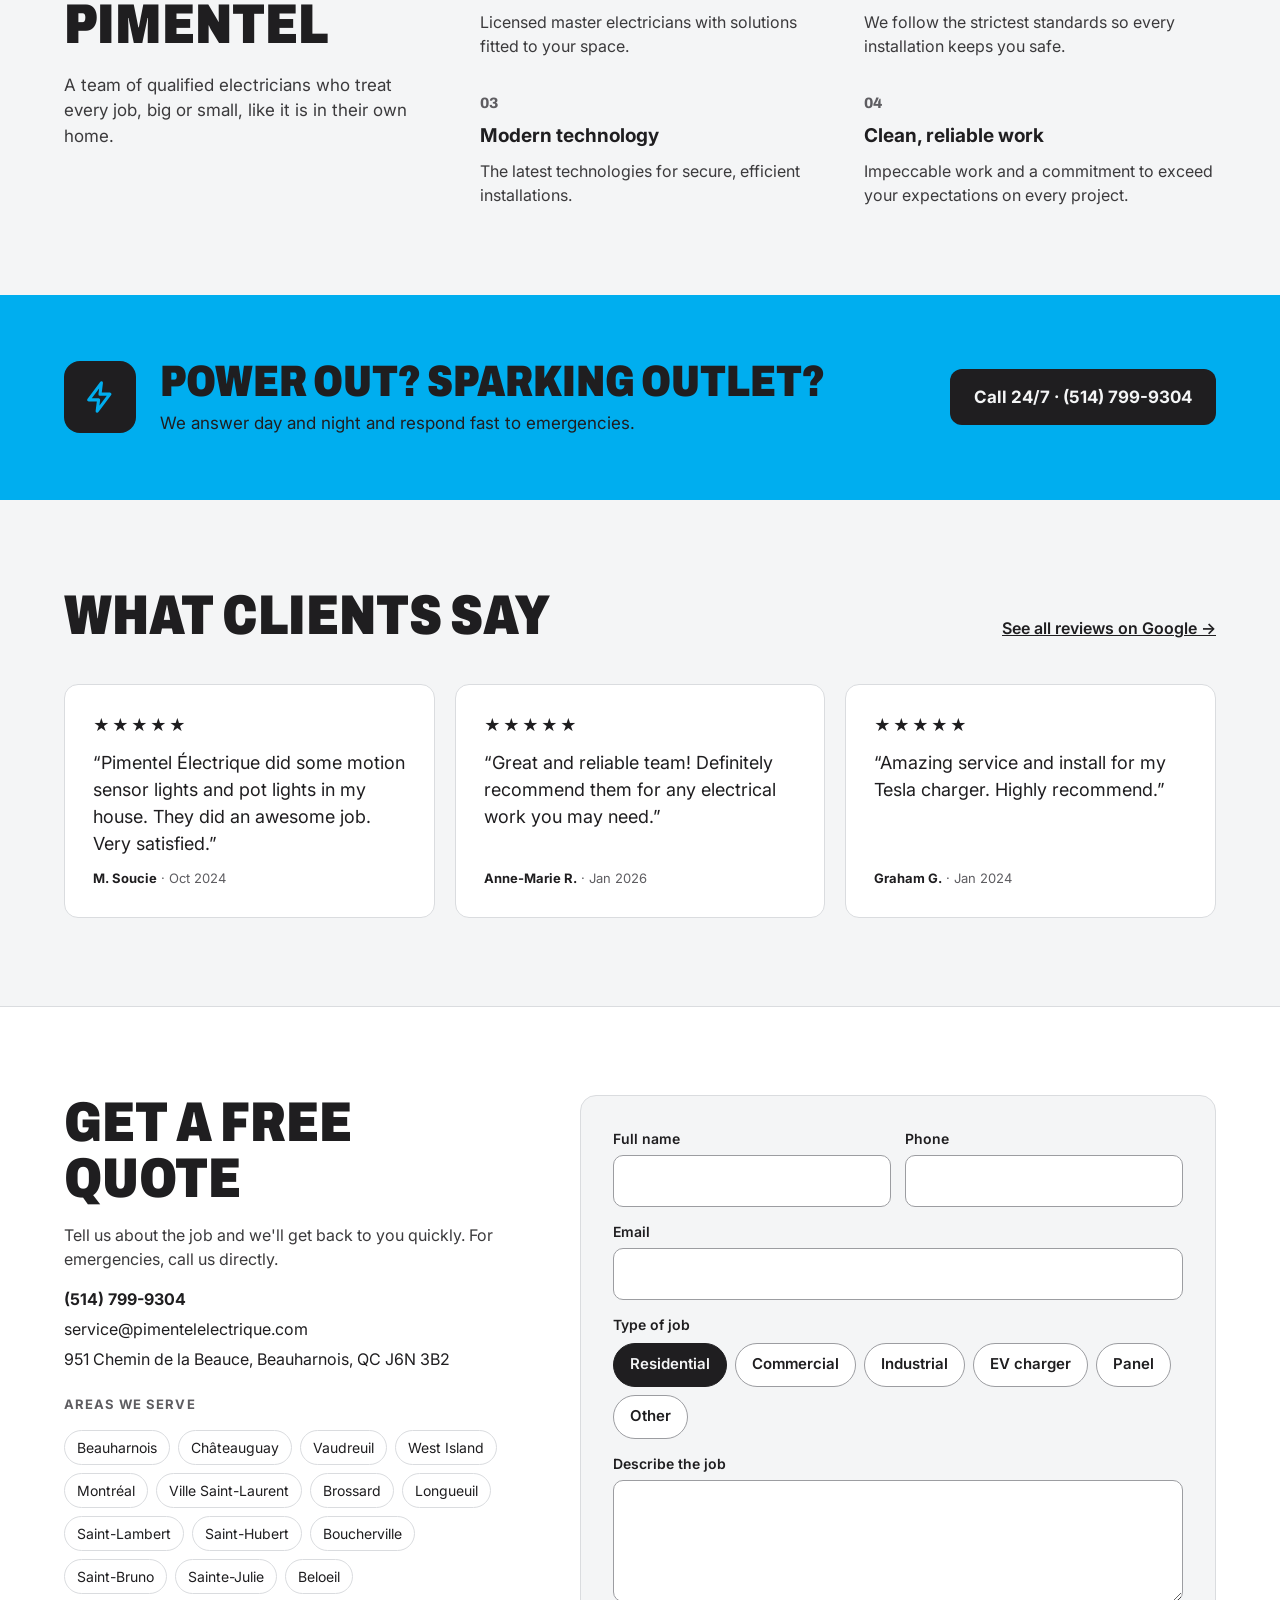
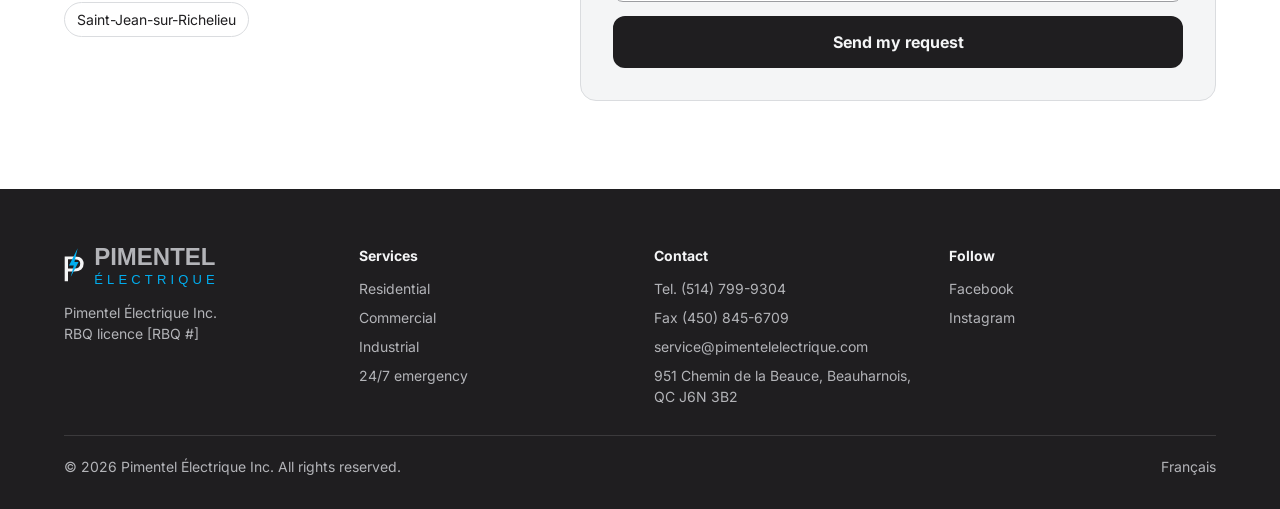
==== commit 9a1b6062: "Gallery: add EV charger, warehouse and commercial lighting from Instagram Co-Authored-By: Claude Opu" ====
--- a/index.html
+++ b/index.html
@@ -124,13 +124,13 @@
     </div>
     <div class="gallery">
       <figure><img src="img/sauna-outdoor.webp" width="800" height="1067" loading="lazy" alt="Outdoor sauna: power, heater and lighting"><figcaption>Outdoor sauna: power, heater and lighting</figcaption></figure>
+      <figure><img src="img/ev-charger.webp" width="800" height="1067" loading="lazy" alt="Home EV charger installation"><figcaption>Home EV charger installation</figcaption></figure>
+      <figure><img src="img/kitchen-pendant.webp" width="800" height="1067" loading="lazy" alt="Kitchen pendant installation"><figcaption>Kitchen pendant installation</figcaption></figure>
+      <figure><img src="img/warehouse-lighting.webp" width="800" height="1067" loading="lazy" alt="Warehouse high-bay lighting"><figcaption>Warehouse high-bay lighting</figcaption></figure>
+      <figure><img src="img/dining-chandelier.webp" width="800" height="1067" loading="lazy" alt="Dining room chandelier"><figcaption>Dining room chandelier</figcaption></figure>
+      <figure><img src="img/eyewear-store.webp" width="800" height="1067" loading="lazy" alt="Commercial recessed lighting"><figcaption>Commercial recessed lighting</figcaption></figure>
+      <figure><img src="img/bathroom-vanity.webp" width="800" height="1067" loading="lazy" alt="Bathroom vanity lighting"><figcaption>Bathroom vanity lighting</figcaption></figure>
       <figure><img src="img/sauna-interior.webp" width="800" height="1067" loading="lazy" alt="Sauna interior with LED accent lighting"><figcaption>Sauna interior with LED accent lighting</figcaption></figure>
-      <figure><img src="img/kitchen-pendant.webp" width="800" height="1067" loading="lazy" alt="Kitchen pendant installation"><figcaption>Kitchen pendant installation</figcaption></figure>
-      <figure><img src="img/dining-chandelier.webp" width="800" height="1067" loading="lazy" alt="Dining room chandelier"><figcaption>Dining room chandelier</figcaption></figure>
-      <figure><img src="img/bathroom-vanity.webp" width="800" height="1067" loading="lazy" alt="Bathroom vanity lighting"><figcaption>Bathroom vanity lighting</figcaption></figure>
-      <figure><img src="img/basement-potlights.webp" width="800" height="1067" loading="lazy" alt="Basement pot lights"><figcaption>Basement pot lights</figcaption></figure>
-      <figure><img src="img/globe-chandelier.webp" width="800" height="1067" loading="lazy" alt="Statement light fixture"><figcaption>Statement light fixture</figcaption></figure>
-      <figure><img src="img/office-linear-led.webp" width="800" height="1067" loading="lazy" alt="Office linear LED lighting"><figcaption>Office linear LED lighting</figcaption></figure>
     </div>
   </div>
 </section>
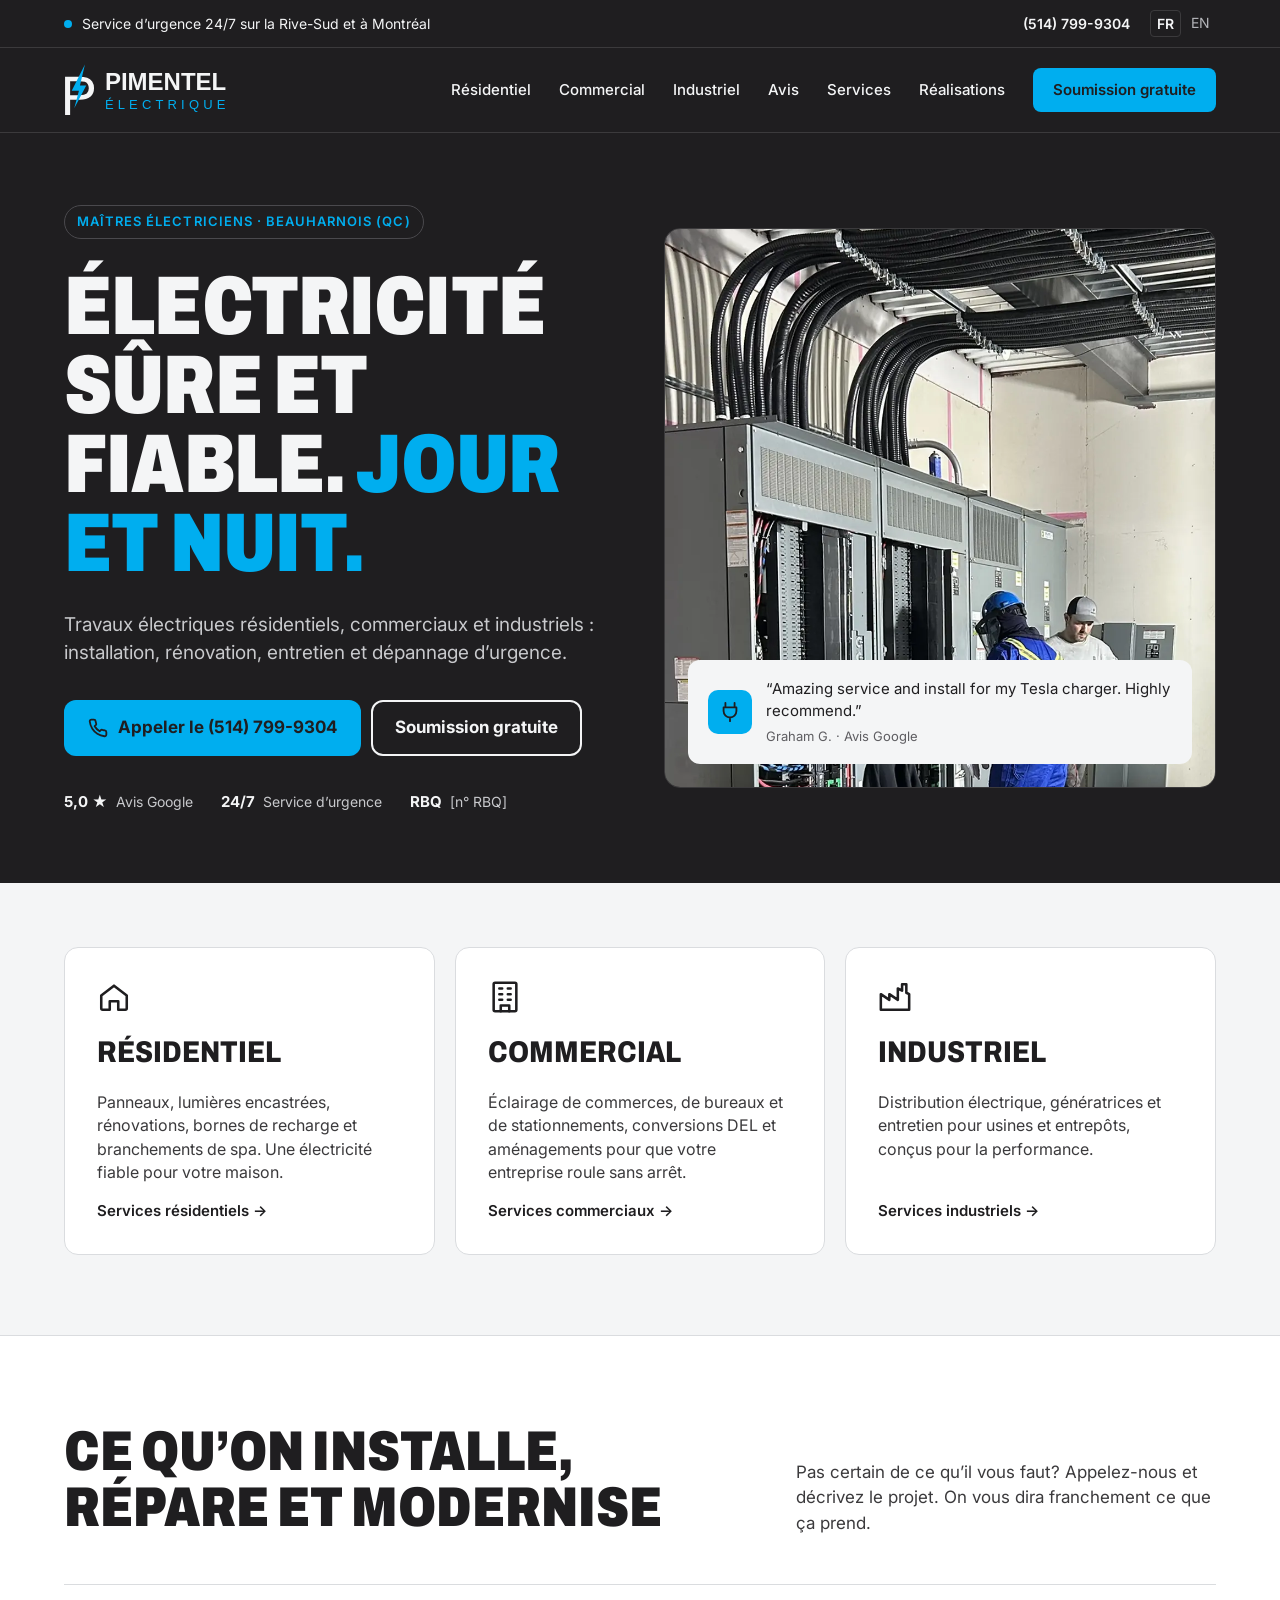
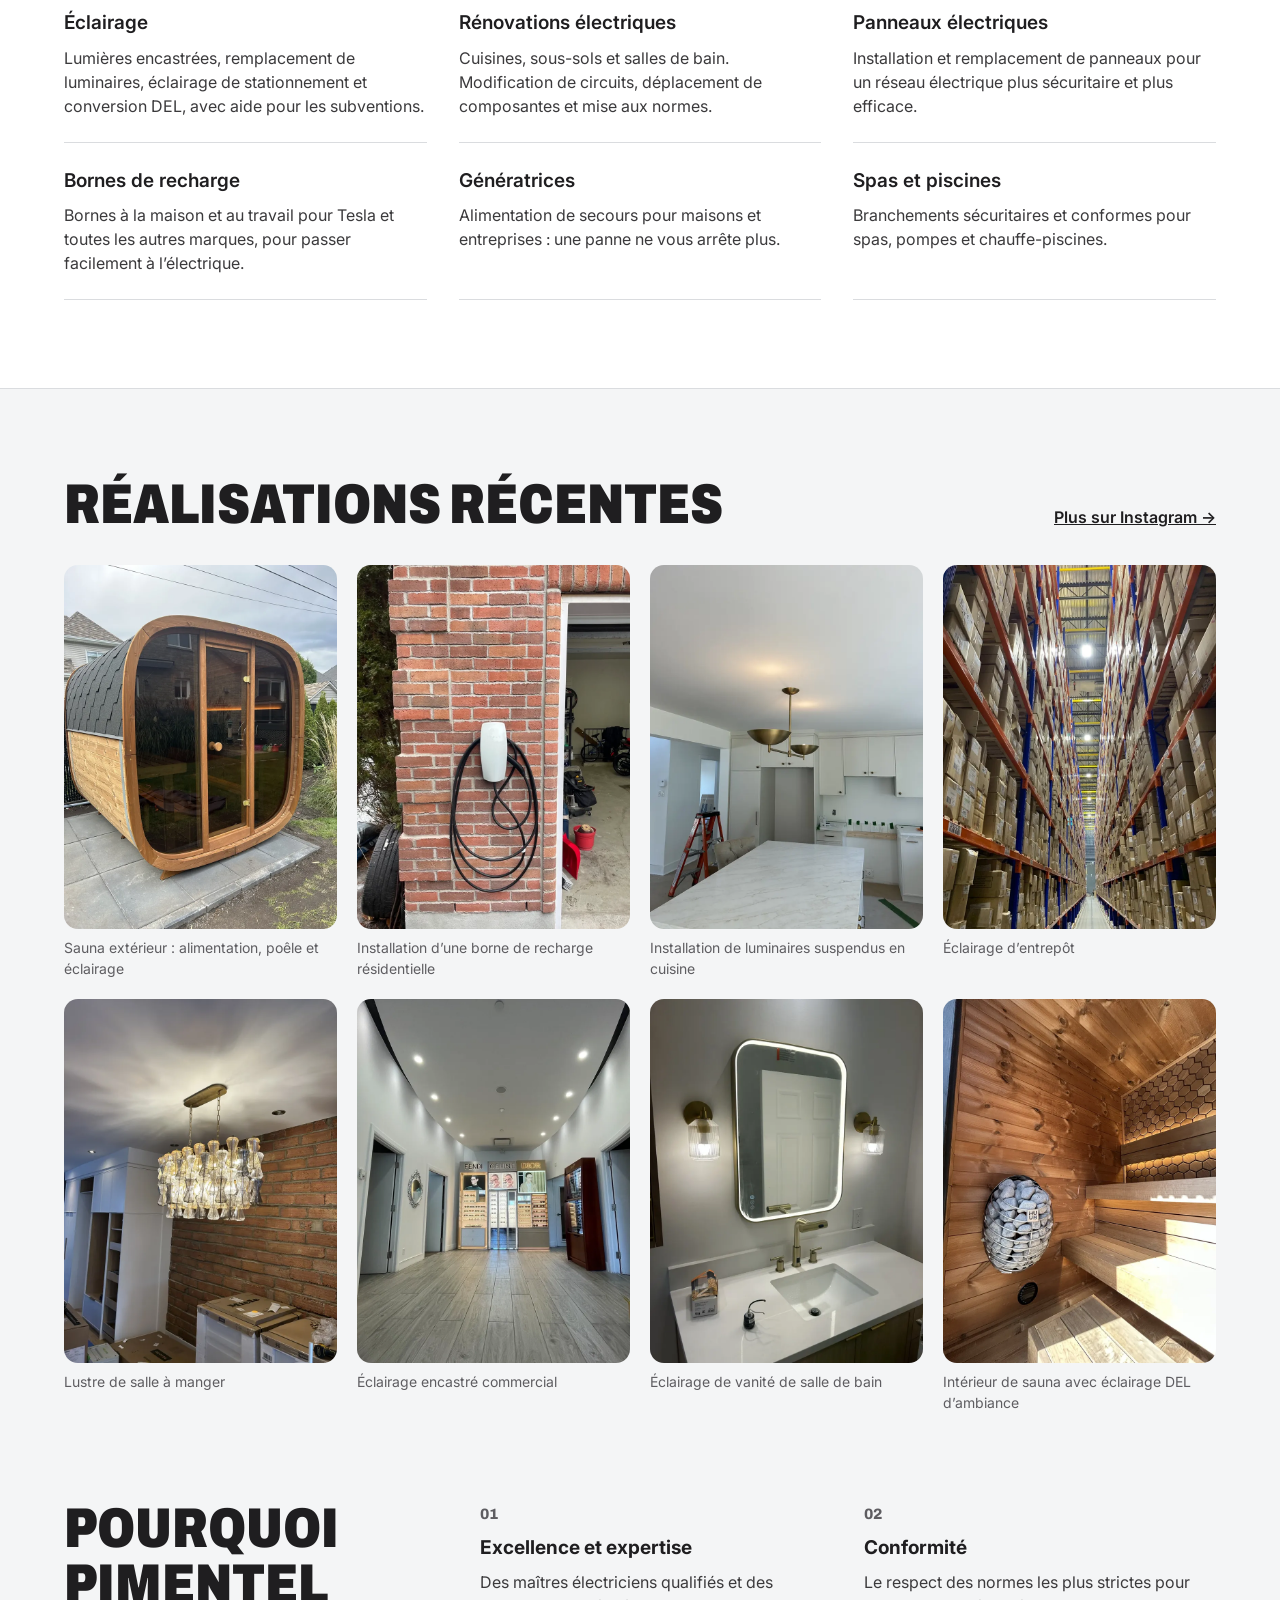
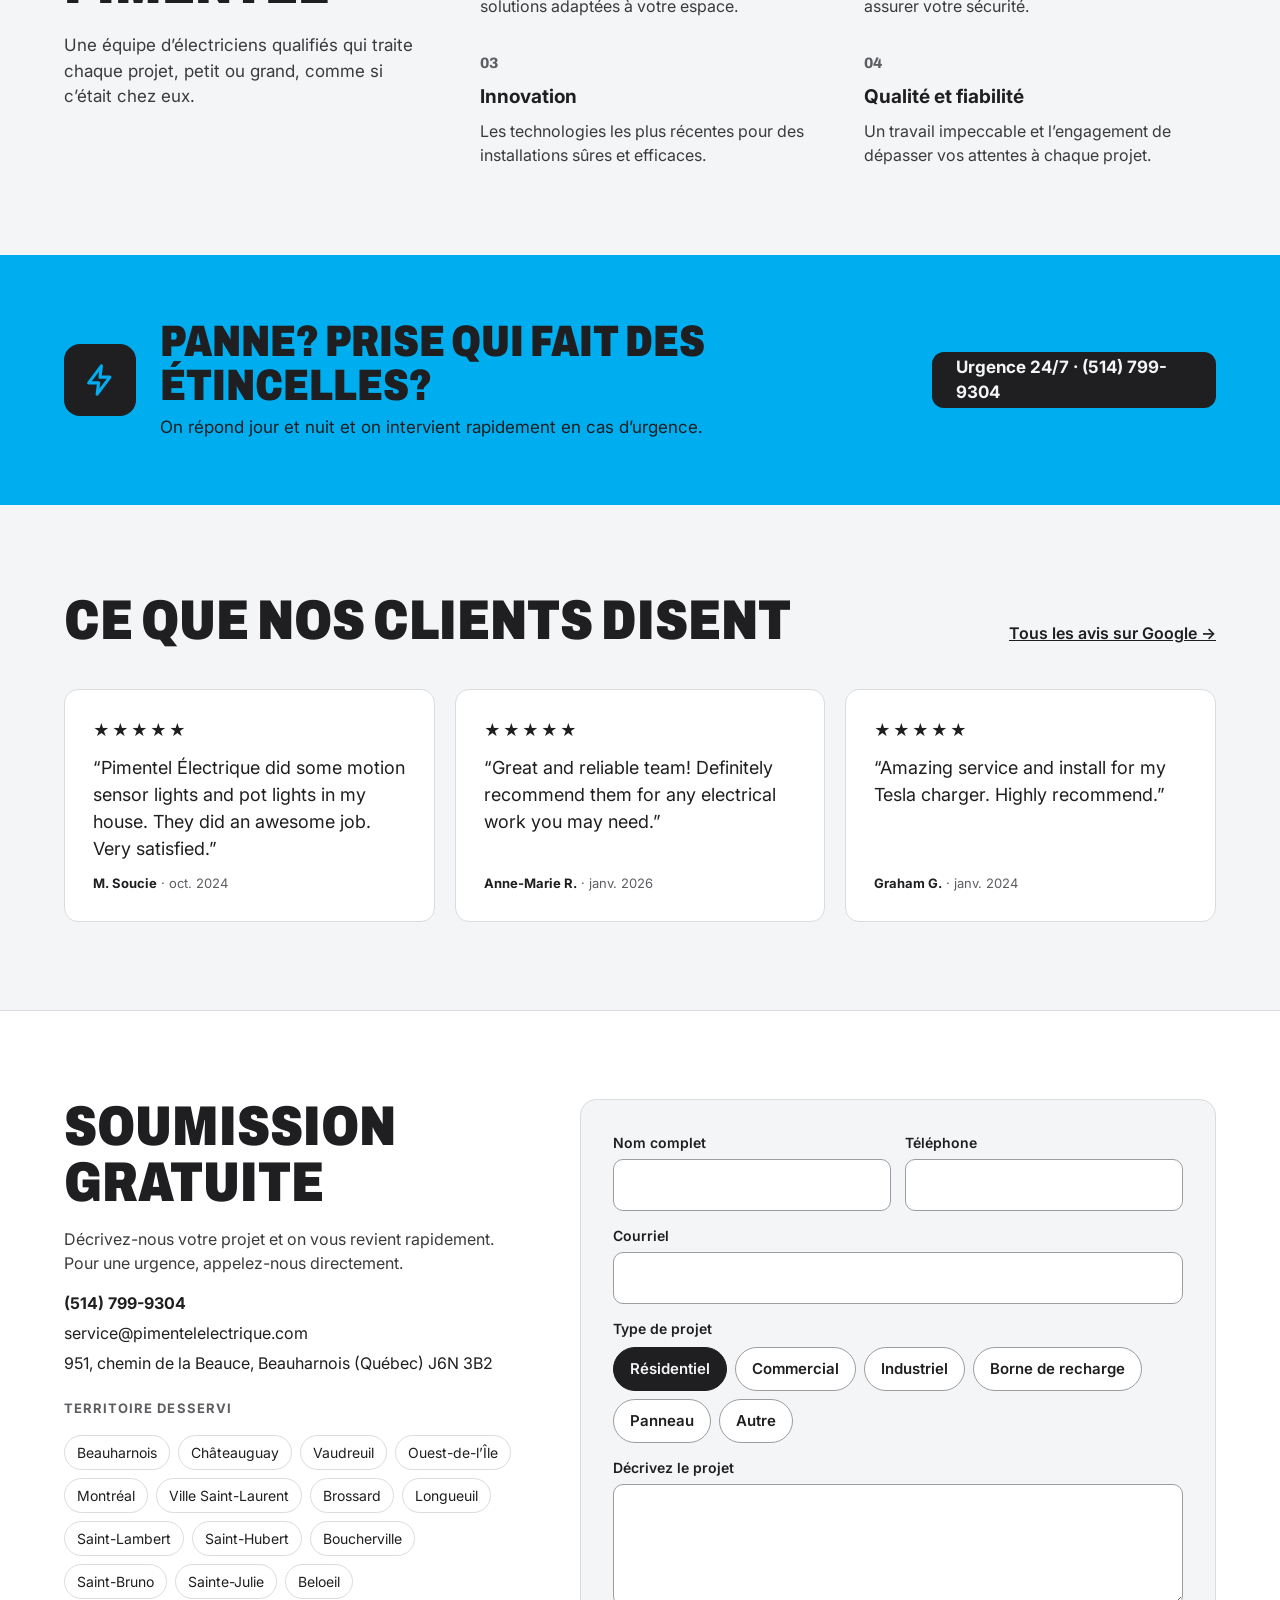
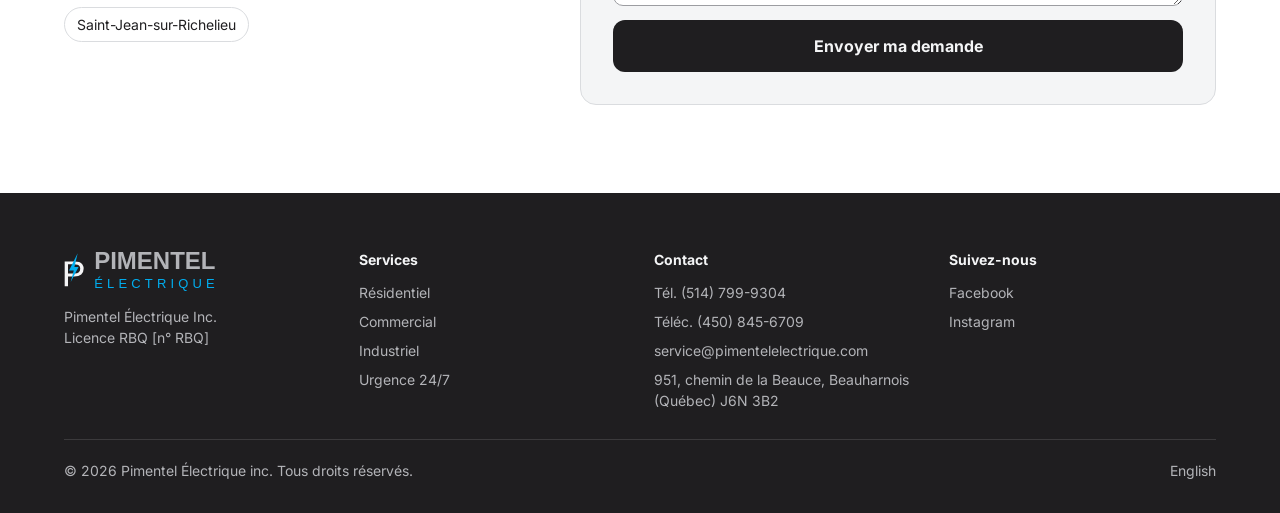
==== commit 5e8cffed: "French by default at /, English moved to /en/ Co-Authored-By: Claude Opus 5.5 <noreply@anthropic.com" ====
--- a/index.html
+++ b/index.html
@@ -1,10 +1,10 @@
 <!doctype html>
-<html lang="en">
+<html lang="fr-CA">
 <head>
 <meta charset="utf-8">
 <meta name="viewport" content="width=device-width, initial-scale=1, viewport-fit=cover">
-<title>Pimentel Électrique · Electricians in Beauharnois, South Shore &amp; Montréal · 24/7</title>
-<meta name="description" content="Residential, commercial and industrial electricians. Lighting, renovations, panels, EV chargers, generators, spas and pools. 24/7 emergency service. (514) 799-9304.">
+<title>Pimentel Électrique · Électricien à Beauharnois, Rive-Sud et Montréal · 24/7</title>
+<meta name="description" content="Électricien résidentiel, commercial et industriel. Éclairage, rénovations, panneaux électriques, bornes de recharge, génératrices, spas et piscines. Service d’urgence 24/7. (514) 799-9304.">
 <meta name="theme-color" content="#1F1E20">
 <meta name="robots" content="noindex">
 <link rel="icon" href="logo-mark.svg" type="image/svg+xml">
@@ -12,42 +12,44 @@
 <link rel="preconnect" href="https://fonts.gstatic.com" crossorigin>
 <link href="https://fonts.googleapis.com/css2?family=Archivo:wdth,wght@75..100,500..900&family=Inter:wght@400;500;600;700&display=swap" rel="stylesheet">
 <link rel="stylesheet" href="styles.css">
+<link rel="alternate" hreflang="fr" href="/">
+<link rel="alternate" hreflang="en" href="/en/">
 <script type="application/ld+json">
 {"@context":"https://schema.org","@type":"Electrician","name":"Pimentel Électrique Inc.","telephone":"+1-514-799-9304","email":"service@pimentelelectrique.com","url":"https://pimentelelectrique.com","address":{"@type":"PostalAddress","streetAddress":"951 Chemin de la Beauce","addressLocality":"Beauharnois","addressRegion":"QC","postalCode":"J6N 3B2","addressCountry":"CA"},"openingHours":"Mo-Su 00:00-23:59","sameAs":["https://www.facebook.com/pimentelelectrique","https://www.instagram.com/pimentelelectrique/"]}
 </script>
 </head>
 <body>
-<a class="skip" href="#main">Skip to content</a>
+<a class="skip" href="#main">Aller au contenu</a>
 
 <div class="topbar">
   <div class="wrap topbar__in">
-    <span class="topbar__msg"><span class="dot" aria-hidden="true"></span>24/7 emergency service across the South Shore &amp; Montréal</span>
+    <span class="topbar__msg"><span class="dot" aria-hidden="true"></span>Service d’urgence 24/7 sur la Rive-Sud et à Montréal</span>
     <span class="topbar__right">
       <a href="tel:+15147999304" class="topbar__tel">(514) 799-9304</a>
-      <span class="lang"><a href="#" aria-current="true">EN</a><a href="#" lang="fr">FR</a></span>
+      <span class="lang"><a href="/" aria-current="true">FR</a><a href="/en/" lang="en" hreflang="en">EN</a></span>
     </span>
   </div>
 </div>
 
 <header class="header" id="top">
   <div class="wrap header__in">
-    <a href="#top" class="brand" aria-label="Pimentel Électrique home">
+    <a href="#top" class="brand" aria-label="Pimentel Électrique, accueil">
       <svg class="brand__mark" viewBox="2900 1700 2850 4800" aria-hidden="true"><path fill="currentColor" d="M2998.35,2883.89H4313.8q432.82,0,725,80.52,292.26,80.67,462.85,348.74,170.94,268.11,170.8,600,0,533.82-339.05,810.42t-981.15,276.52H3464.91V6409.31H2998.35Zm466.56,1697.79h892.17q449.67,0,640.86-168.32t191.2-485.8q0-211.6-105.8-375.12t-268.15-206.87q-162.3-43.28-467.72-43.28H3464.91Z"/><polygon fill="#00AEEF" points="3846.39 5791.33 4279.16 4174.05 3611.35 4174.05 4831.31 1745.33 4372.42 3687.19 4954.42 3687.19 3846.39 5791.33"/></svg>
       <span class="brand__word">PIMENTEL<span>ÉLECTRIQUE</span></span>
     </a>
-    <a href="#" class="header__fr" lang="fr">FR</a>
-    <button class="menu-btn" type="button" aria-expanded="false" aria-controls="nav" aria-label="Open menu">
+    <a href="/en/" class="header__fr" lang="en" hreflang="en">EN</a>
+    <button class="menu-btn" type="button" aria-expanded="false" aria-controls="nav" aria-label="Ouvrir le menu">
       <svg class="i-open" width="22" height="22" viewBox="0 0 24 24" fill="none" stroke="currentColor" stroke-width="2" stroke-linecap="round" aria-hidden="true"><path d="M4 7h16M4 12h16M4 17h16"/></svg>
       <svg class="i-close" width="22" height="22" viewBox="0 0 24 24" fill="none" stroke="currentColor" stroke-width="2" stroke-linecap="round" aria-hidden="true"><path d="M6 6l12 12M18 6L6 18"/></svg>
     </button>
-    <nav class="nav" id="nav" aria-label="Main">
-      <a href="#residential">Residential</a>
+    <nav class="nav" id="nav" aria-label="Principal">
+      <a href="#residential">Résidentiel</a>
       <a href="#commercial">Commercial</a>
-      <a href="#industrial">Industrial</a>
-      <a href="#reviews">Reviews</a>
+      <a href="#industrial">Industriel</a>
+      <a href="#reviews">Avis</a>
       <a href="#services">Services</a>
-      <a href="#work">Our work</a>
-      <a href="#quote" class="btn btn--accent nav__cta">Get a free quote</a>
+      <a href="#work">Réalisations</a>
+      <a href="#quote" class="btn btn--accent nav__cta">Soumission gratuite</a>
     </nav>
   </div>
 </header>
@@ -56,24 +58,24 @@
 <section class="hero">
   <div class="wrap hero__in">
     <div class="hero__copy">
-      <span class="eyebrow"><span class="eyebrow__long">Master electricians · Beauharnois, QC</span><span class="eyebrow__short"><span class="dot" aria-hidden="true"></span>Open 24/7 · South Shore &amp; Montréal</span></span>
-      <h1>Safe, reliable electrical work. <span class="hl">Day or night.</span></h1>
-      <p class="lead">Residential, commercial and industrial electrical work, from new installations and renovations to maintenance and emergency repairs.</p>
+      <span class="eyebrow"><span class="eyebrow__long">Maîtres électriciens · Beauharnois (QC)</span><span class="eyebrow__short"><span class="dot" aria-hidden="true"></span>Ouvert 24/7 · Rive-Sud et Montréal</span></span>
+      <h1>Électricité sûre et fiable. <span class="hl">Jour et nuit.</span></h1>
+      <p class="lead">Travaux électriques résidentiels, commerciaux et industriels : installation, rénovation, entretien et dépannage d’urgence.</p>
       <div class="hero__ctas">
-        <a href="tel:+15147999304" class="btn btn--accent btn--lg"><svg width="20" height="20" viewBox="0 0 24 24" fill="none" stroke="currentColor" stroke-width="2.2" stroke-linecap="round" stroke-linejoin="round" aria-hidden="true"><path d="M22 16.9v3a2 2 0 0 1-2.2 2 19.8 19.8 0 0 1-8.6-3.1 19.5 19.5 0 0 1-6-6A19.8 19.8 0 0 1 2.1 4.2 2 2 0 0 1 4.1 2h3a2 2 0 0 1 2 1.7c.1 1 .4 1.9.7 2.8a2 2 0 0 1-.5 2.1L8 9.9a16 16 0 0 0 6 6l1.3-1.3a2 2 0 0 1 2.1-.4c.9.3 1.8.6 2.8.7a2 2 0 0 1 1.7 2z"/></svg>Call (514) 799-9304</a>
-        <a href="#quote" class="btn btn--ghost btn--lg">Get a free quote</a>
+        <a href="tel:+15147999304" class="btn btn--accent btn--lg"><svg width="20" height="20" viewBox="0 0 24 24" fill="none" stroke="currentColor" stroke-width="2.2" stroke-linecap="round" stroke-linejoin="round" aria-hidden="true"><path d="M22 16.9v3a2 2 0 0 1-2.2 2 19.8 19.8 0 0 1-8.6-3.1 19.5 19.5 0 0 1-6-6A19.8 19.8 0 0 1 2.1 4.2 2 2 0 0 1 4.1 2h3a2 2 0 0 1 2 1.7c.1 1 .4 1.9.7 2.8a2 2 0 0 1-.5 2.1L8 9.9a16 16 0 0 0 6 6l1.3-1.3a2 2 0 0 1 2.1-.4c.9.3 1.8.6 2.8.7a2 2 0 0 1 1.7 2z"/></svg>Appeler le (514) 799-9304</a>
+        <a href="#quote" class="btn btn--ghost btn--lg">Soumission gratuite</a>
       </div>
       <ul class="trust">
-        <li><strong>5.0 ★</strong><span>Google reviews</span></li>
-        <li><strong>24/7</strong><span>Emergency service</span></li>
-        <li><strong>RBQ</strong><span>[RBQ #]</span></li>
+        <li><strong>5,0 ★</strong><span>Avis Google</span></li>
+        <li><strong>24/7</strong><span>Service d’urgence</span></li>
+        <li><strong>RBQ</strong><span>[n° RBQ]</span></li>
       </ul>
     </div>
     <div class="hero__media">
-      <img class="hero__img" src="img/hero-switchgear.webp" width="1000" height="1333" alt="Pimentel electricians working on a commercial switchgear installation" fetchpriority="high">
+      <img class="hero__img" src="img/hero-switchgear.webp" width="1000" height="1333" alt="Électriciens de Pimentel au travail sur un appareillage de commutation commercial" fetchpriority="high">
       <figure class="hero__quote">
         <span class="hero__quote-icon" aria-hidden="true"><svg width="22" height="22" viewBox="0 0 24 24" fill="none" stroke="currentColor" stroke-width="2" stroke-linecap="round" stroke-linejoin="round"><path d="M7 2v5M17 2v5M5 7h14v4a7 7 0 0 1-14 0zM12 18v4"/></svg></span>
-        <div><blockquote>“Amazing service and install for my Tesla charger. Highly recommend.”</blockquote><figcaption>Graham G. · Google review</figcaption></div>
+        <div><blockquote>“Amazing service and install for my Tesla charger. Highly recommend.”</blockquote><figcaption>Graham G. · Avis Google</figcaption></div>
       </figure>
     </div>
   </div>
@@ -81,19 +83,19 @@
 
 <section class="sectors" aria-labelledby="sectors-h">
   <div class="wrap">
-    <h2 id="sectors-h" class="h2 sectors__h">Who we work for</h2>
+    <h2 id="sectors-h" class="h2 sectors__h">Nos clientèles</h2>
     <div class="cards">
       <a id="residential" href="#quote" class="card">
         <svg width="34" height="34" viewBox="0 0 24 24" fill="none" stroke="currentColor" stroke-width="1.8" stroke-linecap="round" stroke-linejoin="round" aria-hidden="true"><path d="M3 11l9-7 9 7v9a1 1 0 0 1-1 1h-5v-6H9v6H4a1 1 0 0 1-1-1z"/></svg>
-        <h3>Residential</h3><p>Panels, pot lights, renovations, EV chargers and spa hookups. Reliable power for your home.</p><span class="more">Residential services →</span>
+        <h3>Résidentiel</h3><p>Panneaux, lumières encastrées, rénovations, bornes de recharge et branchements de spa. Une électricité fiable pour votre maison.</p><span class="more">Services résidentiels →</span>
       </a>
       <a id="commercial" href="#quote" class="card">
         <svg width="34" height="34" viewBox="0 0 24 24" fill="none" stroke="currentColor" stroke-width="1.8" stroke-linecap="round" stroke-linejoin="round" aria-hidden="true"><rect x="4" y="2" width="16" height="20" rx="1"/><path d="M9 22v-4h6v4M8 6h2M14 6h2M8 10h2M14 10h2M8 14h2M14 14h2"/></svg>
-        <h3>Commercial</h3><p>Store, office and parking-lot lighting, LED conversions and fit-outs that keep your business running.</p><span class="more">Commercial services →</span>
+        <h3>Commercial</h3><p>Éclairage de commerces, de bureaux et de stationnements, conversions DEL et aménagements pour que votre entreprise roule sans arrêt.</p><span class="more">Services commerciaux →</span>
       </a>
       <a id="industrial" href="#quote" class="card">
         <svg width="34" height="34" viewBox="0 0 24 24" fill="none" stroke="currentColor" stroke-width="1.8" stroke-linecap="round" stroke-linejoin="round" aria-hidden="true"><path d="M2 21V10l6 4V10l6 4V6l3 1.5V3h3v6l2 1v11z"/></svg>
-        <h3>Industrial</h3><p>Power distribution, generators and maintenance for plants and warehouses, built for performance.</p><span class="more">Industrial services →</span>
+        <h3>Industriel</h3><p>Distribution électrique, génératrices et entretien pour usines et entrepôts, conçus pour la performance.</p><span class="more">Services industriels →</span>
       </a>
     </div>
   </div>
@@ -102,16 +104,16 @@
 <section class="services" id="services" aria-labelledby="services-h">
   <div class="wrap">
     <div class="services__head">
-      <h2 id="services-h" class="h2">What we install, repair and upgrade</h2>
-      <p>Not sure what you need? Call us and describe the job. We'll tell you straight what it takes.</p>
+      <h2 id="services-h" class="h2">Ce qu’on installe, répare et modernise</h2>
+      <p>Pas certain de ce qu’il vous faut? Appelez-nous et décrivez le projet. On vous dira franchement ce que ça prend.</p>
     </div>
     <div class="svc">
-      <details open><summary>Lighting</summary><p>Pot lights, fixture replacement, parking-lot lighting and LED conversions, with help on conversion grants.</p></details>
-      <details><summary>Renovations</summary><p>Kitchens, basements and bathrooms. Circuit changes, relocations and bringing older homes up to code.</p></details>
-      <details><summary>Electrical panels</summary><p>Panel installs and upgrades that make your whole electrical network safer and more efficient.</p></details>
-      <details><summary>EV charging stations</summary><p>Home and workplace chargers for Tesla and every other make, for an easy switch to electric.</p></details>
-      <details><summary>Generators</summary><p>Backup power for homes and businesses, so an outage never stops you.</p></details>
-      <details><summary>Spas &amp; pools</summary><p>Safe, code-compliant hookups for hot tubs, pool pumps and heaters.</p></details>
+      <details open><summary>Éclairage</summary><p>Lumières encastrées, remplacement de luminaires, éclairage de stationnement et conversion DEL, avec aide pour les subventions.</p></details>
+      <details><summary>Rénovations électriques</summary><p>Cuisines, sous-sols et salles de bain. Modification de circuits, déplacement de composantes et mise aux normes.</p></details>
+      <details><summary>Panneaux électriques</summary><p>Installation et remplacement de panneaux pour un réseau électrique plus sécuritaire et plus efficace.</p></details>
+      <details><summary>Bornes de recharge</summary><p>Bornes à la maison et au travail pour Tesla et toutes les autres marques, pour passer facilement à l’électrique.</p></details>
+      <details><summary>Génératrices</summary><p>Alimentation de secours pour maisons et entreprises : une panne ne vous arrête plus.</p></details>
+      <details><summary>Spas et piscines</summary><p>Branchements sécuritaires et conformes pour spas, pompes et chauffe-piscines.</p></details>
     </div>
   </div>
 </section>
@@ -119,18 +121,18 @@
 <section class="work" id="work" aria-labelledby="work-h">
   <div class="wrap">
     <div class="work__head">
-      <h2 id="work-h" class="h2">Recent work</h2>
-      <a href="https://www.instagram.com/pimentelelectrique/" class="link">More on Instagram →</a>
+      <h2 id="work-h" class="h2">Réalisations récentes</h2>
+      <a href="https://www.instagram.com/pimentelelectrique/" class="link">Plus sur Instagram →</a>
     </div>
     <div class="gallery">
-      <figure><img src="img/sauna-outdoor.webp" width="800" height="1067" loading="lazy" alt="Outdoor sauna: power, heater and lighting"><figcaption>Outdoor sauna: power, heater and lighting</figcaption></figure>
-      <figure><img src="img/ev-charger.webp" width="800" height="1067" loading="lazy" alt="Home EV charger installation"><figcaption>Home EV charger installation</figcaption></figure>
-      <figure><img src="img/kitchen-pendant.webp" width="800" height="1067" loading="lazy" alt="Kitchen pendant installation"><figcaption>Kitchen pendant installation</figcaption></figure>
-      <figure><img src="img/warehouse-lighting.webp" width="800" height="1067" loading="lazy" alt="Warehouse high-bay lighting"><figcaption>Warehouse high-bay lighting</figcaption></figure>
-      <figure><img src="img/dining-chandelier.webp" width="800" height="1067" loading="lazy" alt="Dining room chandelier"><figcaption>Dining room chandelier</figcaption></figure>
-      <figure><img src="img/eyewear-store.webp" width="800" height="1067" loading="lazy" alt="Commercial recessed lighting"><figcaption>Commercial recessed lighting</figcaption></figure>
-      <figure><img src="img/bathroom-vanity.webp" width="800" height="1067" loading="lazy" alt="Bathroom vanity lighting"><figcaption>Bathroom vanity lighting</figcaption></figure>
-      <figure><img src="img/sauna-interior.webp" width="800" height="1067" loading="lazy" alt="Sauna interior with LED accent lighting"><figcaption>Sauna interior with LED accent lighting</figcaption></figure>
+      <figure><img src="img/sauna-outdoor.webp" width="800" height="1067" loading="lazy" alt="Sauna extérieur : alimentation, poêle et éclairage"><figcaption>Sauna extérieur : alimentation, poêle et éclairage</figcaption></figure>
+      <figure><img src="img/ev-charger.webp" width="800" height="1067" loading="lazy" alt="Installation d’une borne de recharge résidentielle"><figcaption>Installation d’une borne de recharge résidentielle</figcaption></figure>
+      <figure><img src="img/kitchen-pendant.webp" width="800" height="1067" loading="lazy" alt="Installation de luminaires suspendus en cuisine"><figcaption>Installation de luminaires suspendus en cuisine</figcaption></figure>
+      <figure><img src="img/warehouse-lighting.webp" width="800" height="1067" loading="lazy" alt="Éclairage d’entrepôt"><figcaption>Éclairage d’entrepôt</figcaption></figure>
+      <figure><img src="img/dining-chandelier.webp" width="800" height="1067" loading="lazy" alt="Lustre de salle à manger"><figcaption>Lustre de salle à manger</figcaption></figure>
+      <figure><img src="img/eyewear-store.webp" width="800" height="1067" loading="lazy" alt="Éclairage encastré commercial"><figcaption>Éclairage encastré commercial</figcaption></figure>
+      <figure><img src="img/bathroom-vanity.webp" width="800" height="1067" loading="lazy" alt="Éclairage de vanité de salle de bain"><figcaption>Éclairage de vanité de salle de bain</figcaption></figure>
+      <figure><img src="img/sauna-interior.webp" width="800" height="1067" loading="lazy" alt="Intérieur de sauna avec éclairage DEL d’ambiance"><figcaption>Intérieur de sauna avec éclairage DEL d’ambiance</figcaption></figure>
     </div>
   </div>
 </section>
@@ -138,14 +140,14 @@
 <section class="why" aria-labelledby="why-h">
   <div class="wrap why__in">
     <div class="why__intro">
-      <h2 id="why-h" class="h2">Why Pimentel</h2>
-      <p>A team of qualified electricians who treat every job, big or small, like it is in their own home.</p>
+      <h2 id="why-h" class="h2">Pourquoi Pimentel</h2>
+      <p>Une équipe d’électriciens qualifiés qui traite chaque projet, petit ou grand, comme si c’était chez eux.</p>
     </div>
     <ol class="why__list">
-      <li><span>01</span><h3>Qualified experts</h3><p>Licensed master electricians with solutions fitted to your space.</p></li>
-      <li><span>02</span><h3>Strict code compliance</h3><p>We follow the strictest standards so every installation keeps you safe.</p></li>
-      <li><span>03</span><h3>Modern technology</h3><p>The latest technologies for secure, efficient installations.</p></li>
-      <li><span>04</span><h3>Clean, reliable work</h3><p>Impeccable work and a commitment to exceed your expectations on every project.</p></li>
+      <li><span>01</span><h3>Excellence et expertise</h3><p>Des maîtres électriciens qualifiés et des solutions adaptées à votre espace.</p></li>
+      <li><span>02</span><h3>Conformité</h3><p>Le respect des normes les plus strictes pour assurer votre sécurité.</p></li>
+      <li><span>03</span><h3>Innovation</h3><p>Les technologies les plus récentes pour des installations sûres et efficaces.</p></li>
+      <li><span>04</span><h3>Qualité et fiabilité</h3><p>Un travail impeccable et l’engagement de dépasser vos attentes à chaque projet.</p></li>
     </ol>
   </div>
 </section>
@@ -154,22 +156,22 @@
   <div class="wrap sos__in">
     <div class="sos__copy">
       <span class="sos__icon" aria-hidden="true"><svg width="34" height="34" viewBox="0 0 24 24" fill="none" stroke="#00AEEF" stroke-width="2.2" stroke-linejoin="round"><path d="M13 2 4 14h7l-1 8 9-12h-7z"/></svg></span>
-      <div><h2 id="sos-h">Power out? Sparking outlet?</h2><p>We answer day and night and respond fast to emergencies.</p></div>
-    </div>
-    <a href="tel:+15147999304" class="btn btn--dark btn--lg">Call 24/7 · (514) 799-9304</a>
+      <div><h2 id="sos-h">Panne? Prise qui fait des étincelles?</h2><p>On répond jour et nuit et on intervient rapidement en cas d’urgence.</p></div>
+    </div>
+    <a href="tel:+15147999304" class="btn btn--dark btn--lg">Urgence 24/7 · (514) 799-9304</a>
   </div>
 </section>
 
 <section class="reviews" id="reviews" aria-labelledby="reviews-h">
   <div class="wrap">
     <div class="reviews__head">
-      <h2 id="reviews-h" class="h2">What clients say</h2>
-      <a href="#" class="link">See all reviews on Google →</a>
+      <h2 id="reviews-h" class="h2">Ce que nos clients disent</h2>
+      <a href="https://www.google.com/search?q=Pimentel+%C3%89lectrique+Beauharnois" class="link">Tous les avis sur Google →</a>
     </div>
     <div class="rv">
-      <figure><div class="stars" role="img" aria-label="5 out of 5 stars">★★★★★</div><blockquote>“Pimentel Électrique did some motion sensor lights and pot lights in my house. They did an awesome job. Very satisfied.”</blockquote><figcaption><strong>M. Soucie</strong> · Oct 2024</figcaption></figure>
-      <figure><div class="stars" role="img" aria-label="5 out of 5 stars">★★★★★</div><blockquote>“Great and reliable team! Definitely recommend them for any electrical work you may need.”</blockquote><figcaption><strong>Anne-Marie R.</strong> · Jan 2026</figcaption></figure>
-      <figure><div class="stars" role="img" aria-label="5 out of 5 stars">★★★★★</div><blockquote>“Amazing service and install for my Tesla charger. Highly recommend.”</blockquote><figcaption><strong>Graham G.</strong> · Jan 2024</figcaption></figure>
+      <figure><div class="stars" role="img" aria-label="5 étoiles sur 5">★★★★★</div><blockquote>“Pimentel Électrique did some motion sensor lights and pot lights in my house. They did an awesome job. Very satisfied.”</blockquote><figcaption><strong>M. Soucie</strong> · oct. 2024</figcaption></figure>
+      <figure><div class="stars" role="img" aria-label="5 étoiles sur 5">★★★★★</div><blockquote>“Great and reliable team! Definitely recommend them for any electrical work you may need.”</blockquote><figcaption><strong>Anne-Marie R.</strong> · janv. 2026</figcaption></figure>
+      <figure><div class="stars" role="img" aria-label="5 étoiles sur 5">★★★★★</div><blockquote>“Amazing service and install for my Tesla charger. Highly recommend.”</blockquote><figcaption><strong>Graham G.</strong> · janv. 2024</figcaption></figure>
     </div>
   </div>
 </section>
@@ -177,38 +179,38 @@
 <section class="quote" id="quote" aria-labelledby="quote-h">
   <div class="wrap quote__in">
     <div class="quote__info">
-      <h2 id="quote-h" class="h2">Get a free quote</h2>
-      <p>Tell us about the job and we'll get back to you quickly. For emergencies, call us directly.</p>
+      <h2 id="quote-h" class="h2">Soumission gratuite</h2>
+      <p>Décrivez-nous votre projet et on vous revient rapidement. Pour une urgence, appelez-nous directement.</p>
       <ul class="contact">
         <li><a href="tel:+15147999304"><strong>(514) 799-9304</strong></a></li>
         <li><a href="mailto:service@pimentelelectrique.com">service@pimentelelectrique.com</a></li>
-        <li>951 Chemin de la Beauce, Beauharnois, QC J6N 3B2</li>
+        <li>951, chemin de la Beauce, Beauharnois (Québec) J6N 3B2</li>
       </ul>
-      <h3 class="label">Areas we serve</h3>
+      <h3 class="label">Territoire desservi</h3>
       <ul class="areas">
-        <li>Beauharnois</li><li>Châteauguay</li><li>Vaudreuil</li><li>West Island</li><li>Montréal</li><li>Ville Saint-Laurent</li><li>Brossard</li><li>Longueuil</li><li>Saint-Lambert</li><li>Saint-Hubert</li><li>Boucherville</li><li>Saint-Bruno</li><li>Sainte-Julie</li><li>Beloeil</li><li>Saint-Jean-sur-Richelieu</li>
+        <li>Beauharnois</li><li>Châteauguay</li><li>Vaudreuil</li><li>Ouest-de-l’Île</li><li>Montréal</li><li>Ville Saint-Laurent</li><li>Brossard</li><li>Longueuil</li><li>Saint-Lambert</li><li>Saint-Hubert</li><li>Boucherville</li><li>Saint-Bruno</li><li>Sainte-Julie</li><li>Beloeil</li><li>Saint-Jean-sur-Richelieu</li>
       </ul>
     </div>
     <form class="form" id="quote-form" action="#" method="post" novalidate>
       <div class="form__row">
-        <label>Full name<input type="text" name="name" autocomplete="name" required></label>
-        <label>Phone<input type="tel" name="phone" autocomplete="tel" inputmode="tel" required></label>
+        <label>Nom complet<input type="text" name="name" autocomplete="name" required></label>
+        <label>Téléphone<input type="tel" name="phone" autocomplete="tel" inputmode="tel" required></label>
       </div>
-      <label>Email<input type="email" name="email" autocomplete="email"></label>
+      <label>Courriel<input type="email" name="email" autocomplete="email"></label>
       <fieldset>
-        <legend>Type of job</legend>
+        <legend>Type de projet</legend>
         <div class="chips">
-          <label><input type="radio" name="type" value="Residential" checked><span>Residential</span></label>
+          <label><input type="radio" name="type" value="Résidentiel" checked><span>Résidentiel</span></label>
           <label><input type="radio" name="type" value="Commercial"><span>Commercial</span></label>
-          <label><input type="radio" name="type" value="Industrial"><span>Industrial</span></label>
-          <label><input type="radio" name="type" value="EV charger"><span>EV charger</span></label>
-          <label><input type="radio" name="type" value="Panel"><span>Panel</span></label>
-          <label><input type="radio" name="type" value="Other"><span>Other</span></label>
+          <label><input type="radio" name="type" value="Industriel"><span>Industriel</span></label>
+          <label><input type="radio" name="type" value="Borne de recharge"><span>Borne de recharge</span></label>
+          <label><input type="radio" name="type" value="Panneau"><span>Panneau</span></label>
+          <label><input type="radio" name="type" value="Autre"><span>Autre</span></label>
         </div>
       </fieldset>
-      <label>Describe the job<textarea name="message" rows="4"></textarea></label>
-      <button type="submit" class="btn btn--dark btn--block">Send my request</button>
-      <p class="form__note" role="status" hidden>Test site: the form isn't connected yet. Please call (514) 799-9304.</p>
+      <label>Décrivez le projet<textarea name="message" rows="4"></textarea></label>
+      <button type="submit" class="btn btn--dark btn--block">Envoyer ma demande</button>
+      <p class="form__note" role="status" hidden>Site de test : le formulaire n’est pas encore branché. Appelez-nous au (514) 799-9304.</p>
     </form>
   </div>
 </section>
@@ -218,23 +220,23 @@
   <div class="wrap">
     <div class="footer__grid">
       <div>
-        <a href="#top" class="brand brand--sm" aria-label="Pimentel Électrique home">
+        <a href="#top" class="brand brand--sm" aria-label="Pimentel Électrique, accueil">
           <svg class="brand__mark" viewBox="2900 1700 2850 4800" aria-hidden="true"><path fill="currentColor" d="M2998.35,2883.89H4313.8q432.82,0,725,80.52,292.26,80.67,462.85,348.74,170.94,268.11,170.8,600,0,533.82-339.05,810.42t-981.15,276.52H3464.91V6409.31H2998.35Zm466.56,1697.79h892.17q449.67,0,640.86-168.32t191.2-485.8q0-211.6-105.8-375.12t-268.15-206.87q-162.3-43.28-467.72-43.28H3464.91Z"/><polygon fill="#00AEEF" points="3846.39 5791.33 4279.16 4174.05 3611.35 4174.05 4831.31 1745.33 4372.42 3687.19 4954.42 3687.19 3846.39 5791.33"/></svg>
           <span class="brand__word">PIMENTEL<span>ÉLECTRIQUE</span></span>
         </a>
-        <p>Pimentel Électrique Inc.<br>RBQ licence [RBQ #]</p>
+        <p>Pimentel Électrique Inc.<br>Licence RBQ [n° RBQ]</p>
       </div>
-      <div><h3>Services</h3><a href="#residential">Residential</a><a href="#commercial">Commercial</a><a href="#industrial">Industrial</a><a href="tel:+15147999304">24/7 emergency</a></div>
-      <div><h3>Contact</h3><a href="tel:+15147999304">Tel. (514) 799-9304</a><span>Fax (450) 845-6709</span><a href="mailto:service@pimentelelectrique.com">service@pimentelelectrique.com</a><span>951 Chemin de la Beauce, Beauharnois, QC J6N 3B2</span></div>
-      <div><h3>Follow</h3><a href="https://www.facebook.com/pimentelelectrique">Facebook</a><a href="https://www.instagram.com/pimentelelectrique/">Instagram</a></div>
-    </div>
-    <div class="footer__bottom"><span>© 2026 Pimentel Électrique Inc. All rights reserved.</span><a href="#" lang="fr">Français</a></div>
+      <div><h3>Services</h3><a href="#residential">Résidentiel</a><a href="#commercial">Commercial</a><a href="#industrial">Industriel</a><a href="tel:+15147999304">Urgence 24/7</a></div>
+      <div><h3>Contact</h3><a href="tel:+15147999304">Tél. (514) 799-9304</a><span>Téléc. (450) 845-6709</span><a href="mailto:service@pimentelelectrique.com">service@pimentelelectrique.com</a><span>951, chemin de la Beauce, Beauharnois (Québec) J6N 3B2</span></div>
+      <div><h3>Suivez-nous</h3><a href="https://www.facebook.com/pimentelelectrique">Facebook</a><a href="https://www.instagram.com/pimentelelectrique/">Instagram</a></div>
+    </div>
+    <div class="footer__bottom"><span>© 2026 Pimentel Électrique inc. Tous droits réservés.</span><a href="/en/" lang="en" hreflang="en">English</a></div>
   </div>
 </footer>
 
-<div class="actionbar" aria-label="Quick actions">
-  <a href="tel:+15147999304" class="btn btn--accent">Call</a>
-  <a href="#quote" class="btn btn--ghost">Free quote</a>
+<div class="actionbar" aria-label="Actions rapides">
+  <a href="tel:+15147999304" class="btn btn--accent">Appeler</a>
+  <a href="#quote" class="btn btn--ghost">Soumission</a>
 </div>
 
 <script>
@@ -242,7 +244,7 @@
   btn.addEventListener('click', function () {
     var open = header.classList.toggle('is-open');
     btn.setAttribute('aria-expanded', open);
-    btn.setAttribute('aria-label', open ? 'Close menu' : 'Open menu');
+    btn.setAttribute('aria-label', open ? 'Fermer le menu' : 'Ouvrir le menu');
   });
   document.querySelectorAll('.nav a').forEach(function (a) {
     a.addEventListener('click', function () { header.classList.remove('is-open'); btn.setAttribute('aria-expanded', false); });
--- a/styles.css
+++ b/styles.css
@@ -87,7 +87,7 @@
 .svc details[open] summary::after{content:"−"}
 .svc p{margin:0;padding:0 16px 18px;color:var(--text);font-size:15px}
 
-.hero__img{width:100%;height:280px;object-fit:cover;object-position:50% 40%;border-radius:14px;display:block;border:1px solid var(--line-d)}
+.hero__img{width:100%;height:280px;object-fit:cover;object-position:55% 45%;border-radius:14px;display:block;border:1px solid var(--line-d)}
 
 /* Recent work gallery (swipe on mobile) */
 .work{padding:0 0 36px}
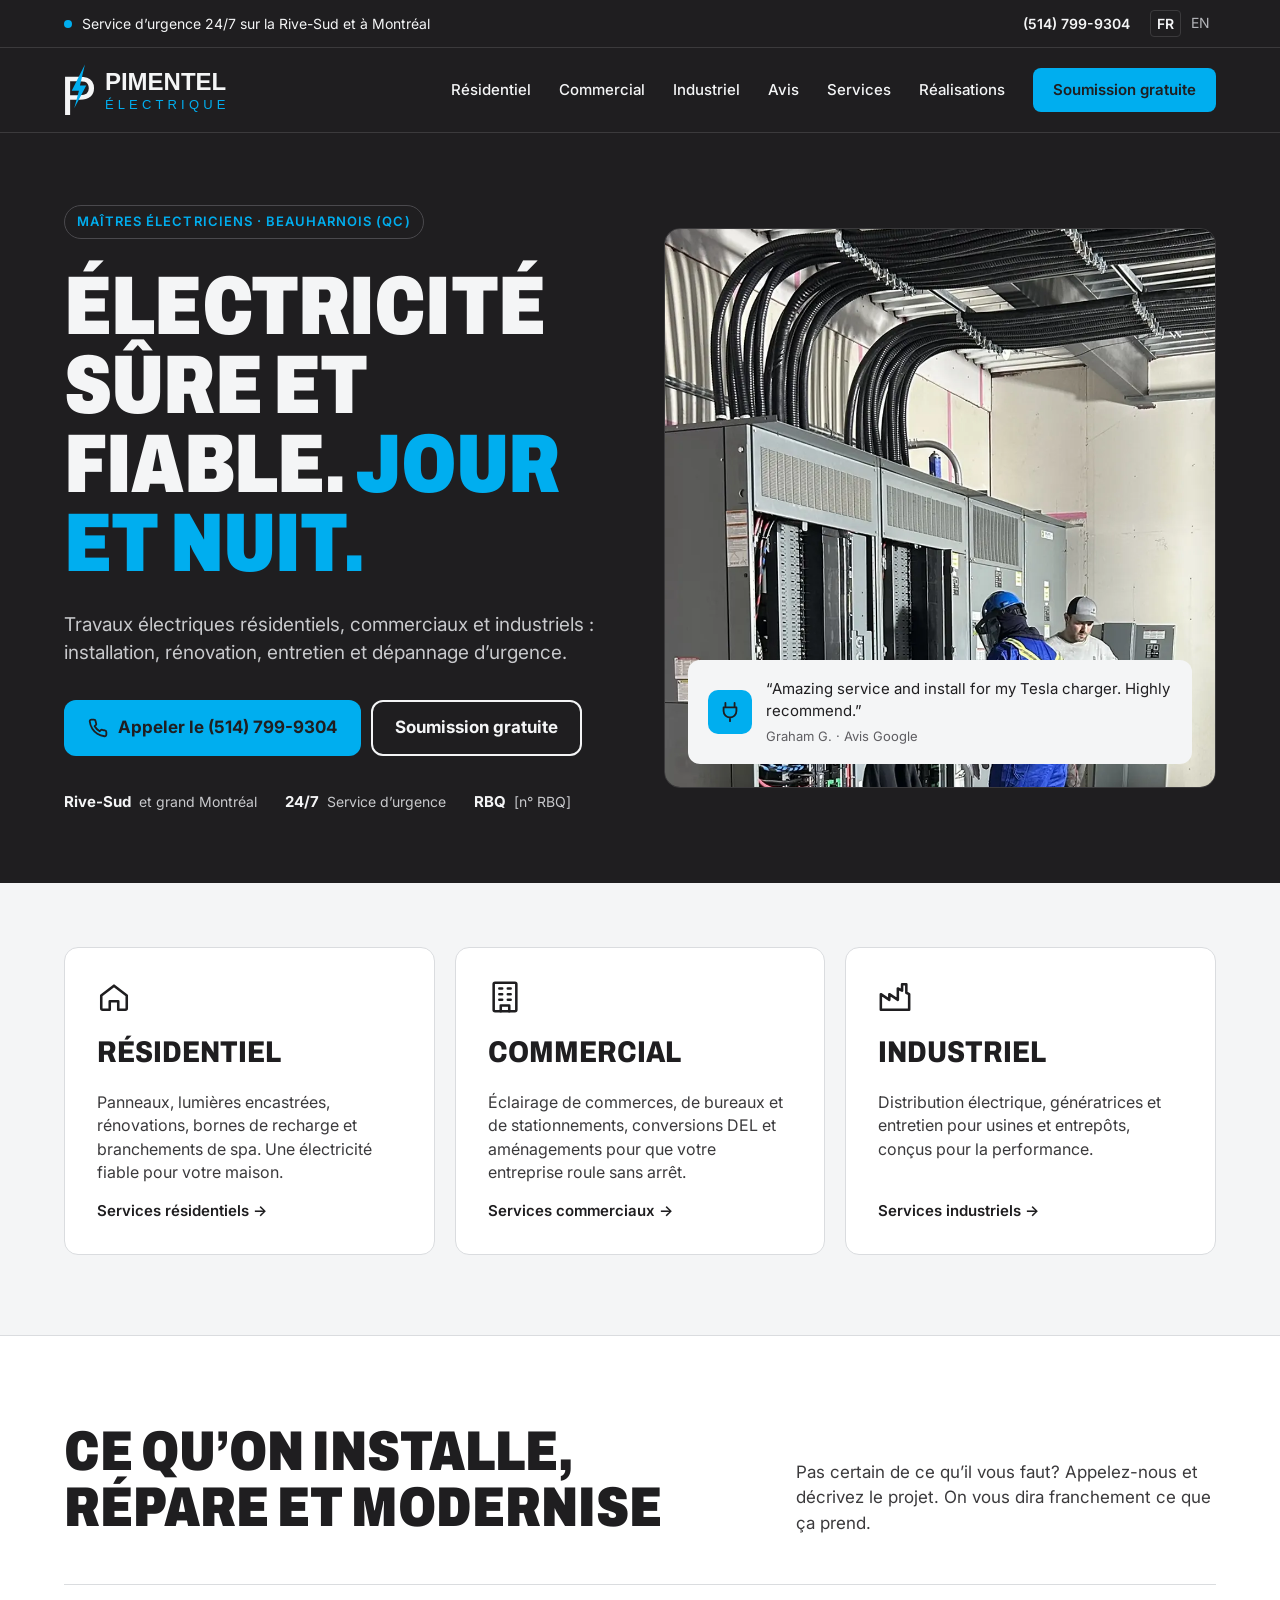
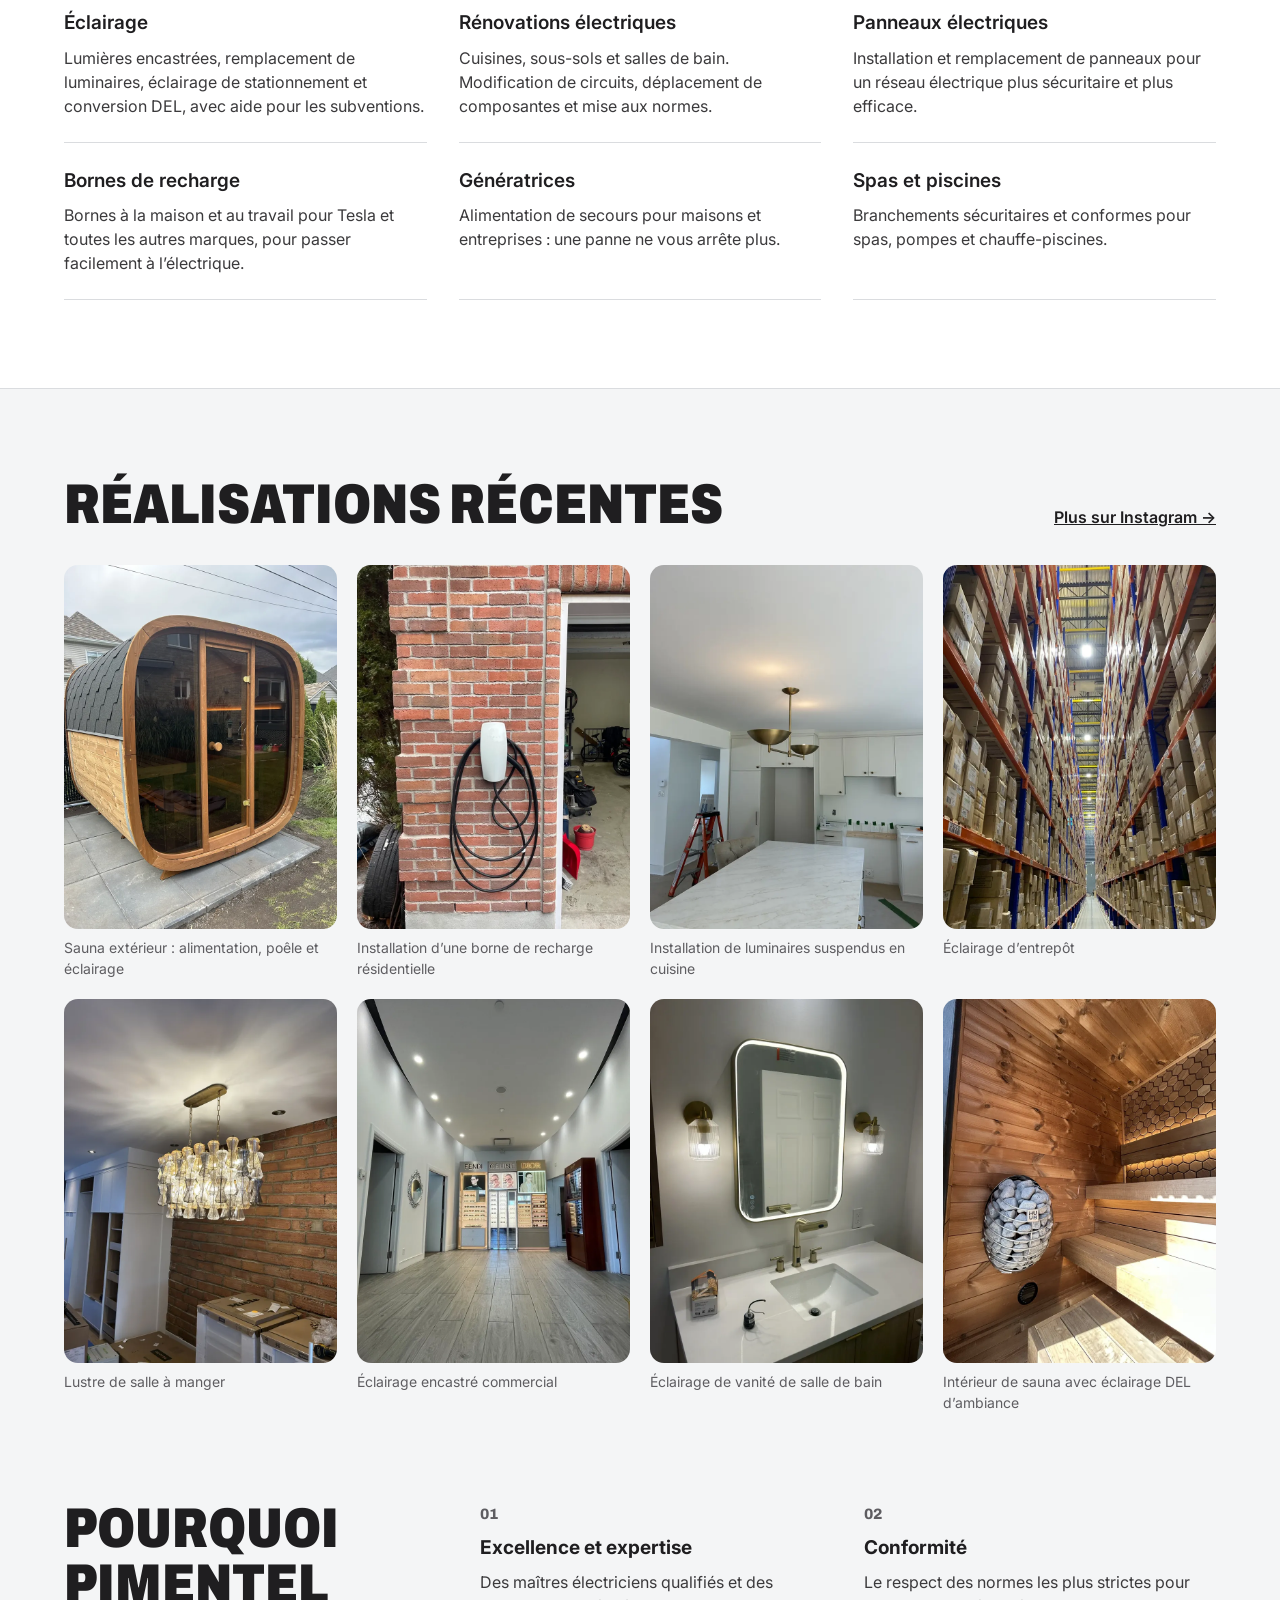
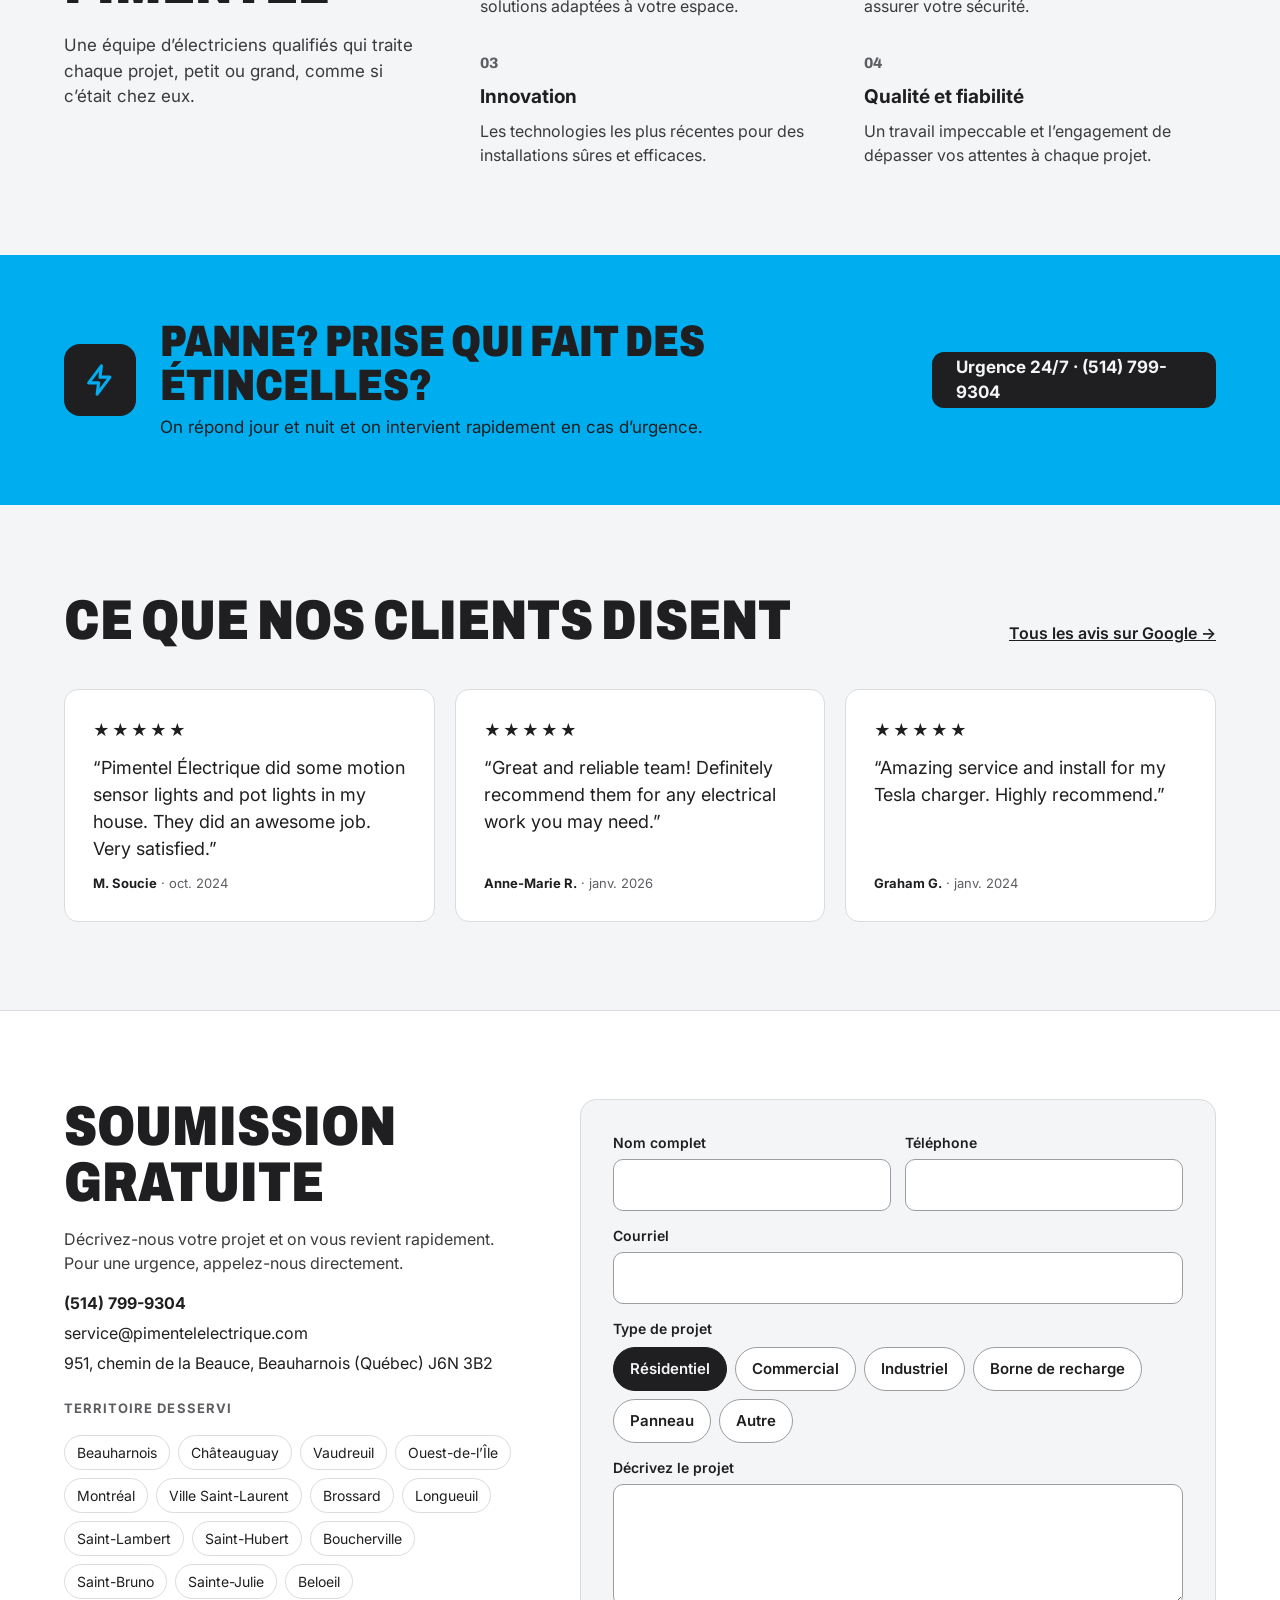
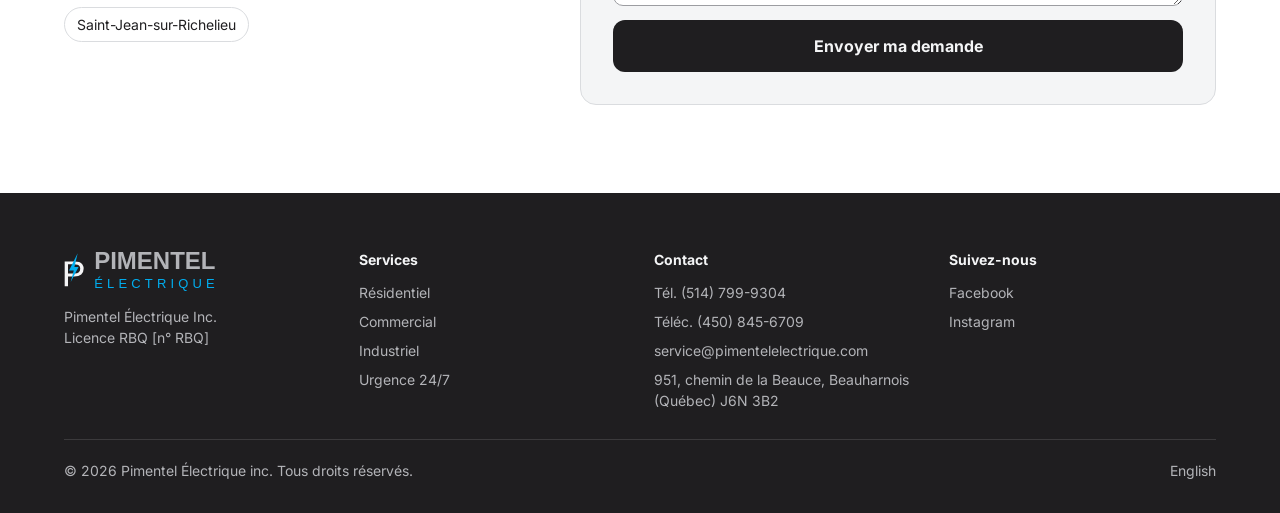
==== commit c198c1dd: "Remove unverified 5.0 Google rating tile Co-Authored-By: Claude Opus 5.5 <noreply@anthropic.com> Cla" ====
--- a/index.html
+++ b/index.html
@@ -66,7 +66,7 @@
         <a href="#quote" class="btn btn--ghost btn--lg">Soumission gratuite</a>
       </div>
       <ul class="trust">
-        <li><strong>5,0 ★</strong><span>Avis Google</span></li>
+        <li><strong>Rive-Sud</strong><span>et grand Montréal</span></li>
         <li><strong>24/7</strong><span>Service d’urgence</span></li>
         <li><strong>RBQ</strong><span>[n° RBQ]</span></li>
       </ul>
